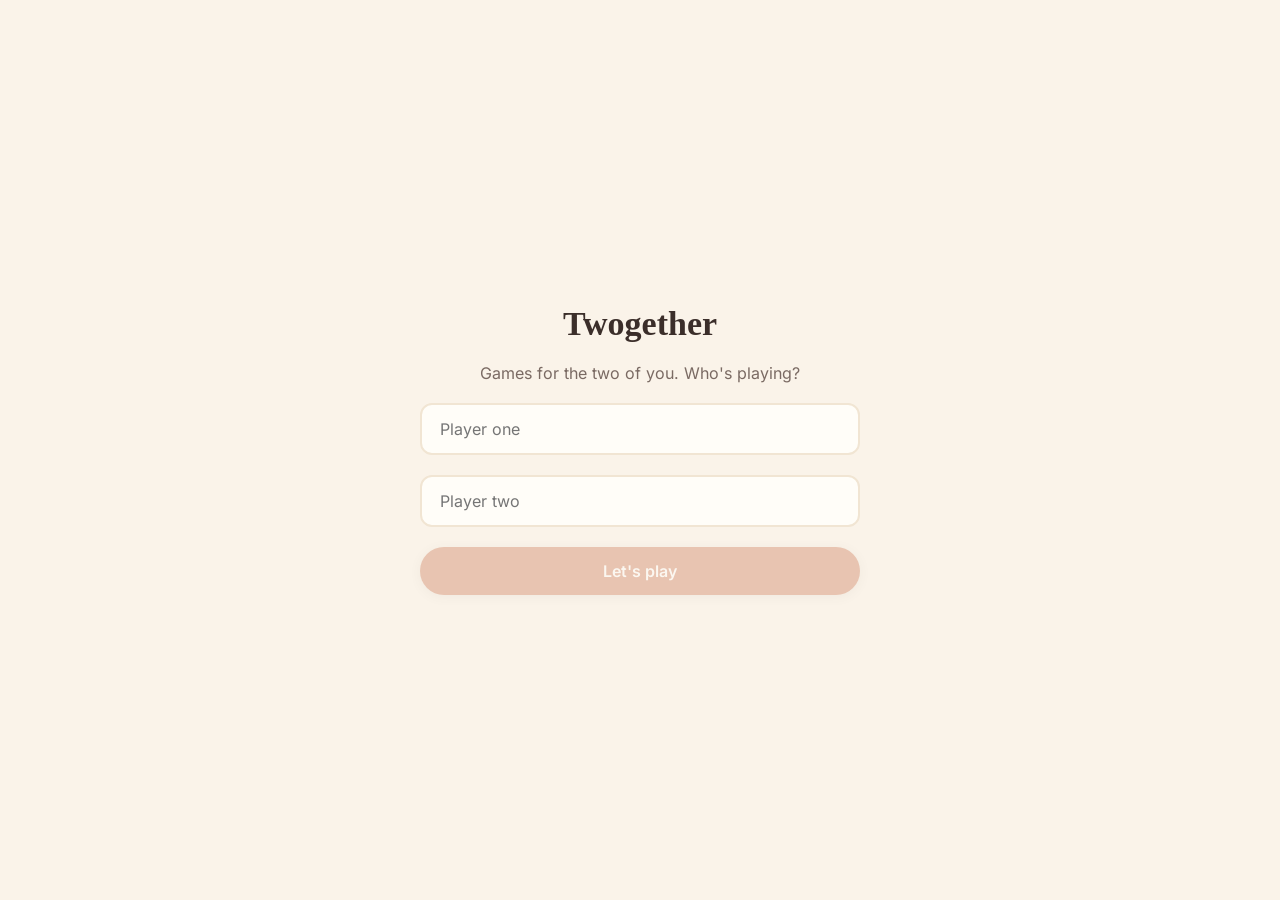
==== index.html @ fd00ac9a "Answer sheet redesign: scene-native tinted sheets, typographic option rows Co-Authored-By: Claude Fa" ====
<!doctype html>
<html lang="en">
  <head>
    <meta charset="UTF-8" />
    <meta name="viewport" content="width=device-width, initial-scale=1.0, maximum-scale=1.0, user-scalable=no" />
    <meta name="theme-color" content="#faf3e9" />
    <link rel="manifest" href="/manifest.json" />
    <link rel="apple-touch-icon" href="/apple-touch-icon.png" />
    <link rel="icon" type="image/png" href="/icon-512.png" />
    <meta name="apple-mobile-web-app-capable" content="yes" />
    <meta name="apple-mobile-web-app-status-bar-style" content="default" />
    <meta name="apple-mobile-web-app-title" content="Twogether" />
    <title>Twogether</title>
    <script type="module" crossorigin src="/assets/index-o-cE-RA0.js"></script>
    <link rel="stylesheet" crossorigin href="/assets/index-DS6b5cds.css">
  </head>
  <body>
    <div id="root"></div>
  </body>
</html>
---- assets/index-DS6b5cds.css ----
@font-face{font-family:Fraunces;font-style:normal;font-display:swap;font-weight:400;src:url(/assets/fraunces-vietnamese-400-normal-CvGt0Ybw.woff2)format("woff2"),url(/assets/fraunces-vietnamese-400-normal-B65MOf9T.woff)format("woff");unicode-range:U+102-103,U+110-111,U+128-129,U+168-169,U+1A0-1A1,U+1AF-1B0,U+300-301,U+303-304,U+308-309,U+323,U+329,U+1EA0-1EF9,U+20AB}@font-face{font-family:Fraunces;font-style:normal;font-display:swap;font-weight:400;src:url(/assets/fraunces-latin-ext-400-normal-D8gbi3Gu.woff2)format("woff2"),url(/assets/fraunces-latin-ext-400-normal-UihxqfOe.woff)format("woff");unicode-range:U+100-2BA,U+2BD-2C5,U+2C7-2CC,U+2CE-2D7,U+2DD-2FF,U+304,U+308,U+329,U+1D00-1DBF,U+1E00-1E9F,U+1EF2-1EFF,U+2020,U+20A0-20AB,U+20AD-20C0,U+2113,U+2C60-2C7F,U+A720-A7FF}@font-face{font-family:Fraunces;font-style:normal;font-display:swap;font-weight:400;src:url(/assets/fraunces-latin-400-normal-6IfK1voy.woff2)format("woff2"),url(/assets/fraunces-latin-400-normal-NUPT2cO8.woff)format("woff");unicode-range:U+??,U+131,U+152-153,U+2BB-2BC,U+2C6,U+2DA,U+2DC,U+304,U+308,U+329,U+2000-206F,U+20AC,U+2122,U+2191,U+2193,U+2212,U+2215,U+FEFF,U+FFFD}@font-face{font-family:Fraunces;font-style:normal;font-display:swap;font-weight:600;src:url(/assets/fraunces-vietnamese-600-normal-BjlAJixd.woff2)format("woff2"),url(/assets/fraunces-vietnamese-600-normal-DlAl5EAR.woff)format("woff");unicode-range:U+102-103,U+110-111,U+128-129,U+168-169,U+1A0-1A1,U+1AF-1B0,U+300-301,U+303-304,U+308-309,U+323,U+329,U+1EA0-1EF9,U+20AB}@font-face{font-family:Fraunces;font-style:normal;font-display:swap;font-weight:600;src:url(/assets/fraunces-latin-ext-600-normal-BtzmzP0X.woff2)format("woff2"),url(/assets/fraunces-latin-ext-600-normal-B0Dy4lqi.woff)format("woff");unicode-range:U+100-2BA,U+2BD-2C5,U+2C7-2CC,U+2CE-2D7,U+2DD-2FF,U+304,U+308,U+329,U+1D00-1DBF,U+1E00-1E9F,U+1EF2-1EFF,U+2020,U+20A0-20AB,U+20AD-20C0,U+2113,U+2C60-2C7F,U+A720-A7FF}@font-face{font-family:Fraunces;font-style:normal;font-display:swap;font-weight:600;src:url(/assets/fraunces-latin-600-normal-BFCDtZfi.woff2)format("woff2"),url(/assets/fraunces-latin-600-normal-DL5QCzvS.woff)format("woff");unicode-range:U+??,U+131,U+152-153,U+2BB-2BC,U+2C6,U+2DA,U+2DC,U+304,U+308,U+329,U+2000-206F,U+20AC,U+2122,U+2191,U+2193,U+2212,U+2215,U+FEFF,U+FFFD}@font-face{font-family:Fraunces;font-style:normal;font-display:swap;font-weight:700;src:url(/assets/fraunces-vietnamese-700-normal-DH94m5DZ.woff2)format("woff2"),url(/assets/fraunces-vietnamese-700-normal-DxawQjq2.woff)format("woff");unicode-range:U+102-103,U+110-111,U+128-129,U+168-169,U+1A0-1A1,U+1AF-1B0,U+300-301,U+303-304,U+308-309,U+323,U+329,U+1EA0-1EF9,U+20AB}@font-face{font-family:Fraunces;font-style:normal;font-display:swap;font-weight:700;src:url(/assets/fraunces-latin-ext-700-normal-CanUGppC.woff2)format("woff2"),url(/assets/fraunces-latin-ext-700-normal-DuBstVeD.woff)format("woff");unicode-range:U+100-2BA,U+2BD-2C5,U+2C7-2CC,U+2CE-2D7,U+2DD-2FF,U+304,U+308,U+329,U+1D00-1DBF,U+1E00-1E9F,U+1EF2-1EFF,U+2020,U+20A0-20AB,U+20AD-20C0,U+2113,U+2C60-2C7F,U+A720-A7FF}@font-face{font-family:Fraunces;font-style:normal;font-display:swap;font-weight:700;src:url(/assets/fraunces-latin-700-normal-CEOla-zY.woff2)format("woff2"),url(/assets/fraunces-latin-700-normal-DTjk5d1Q.woff)format("woff");unicode-range:U+??,U+131,U+152-153,U+2BB-2BC,U+2C6,U+2DA,U+2DC,U+304,U+308,U+329,U+2000-206F,U+20AC,U+2122,U+2191,U+2193,U+2212,U+2215,U+FEFF,U+FFFD}@font-face{font-family:Fraunces;font-style:italic;font-display:swap;font-weight:400;src:url(/assets/fraunces-vietnamese-400-italic-BTOWH4O7.woff2)format("woff2"),url(/assets/fraunces-vietnamese-400-italic-CO9zBbpA.woff)format("woff");unicode-range:U+102-103,U+110-111,U+128-129,U+168-169,U+1A0-1A1,U+1AF-1B0,U+300-301,U+303-304,U+308-309,U+323,U+329,U+1EA0-1EF9,U+20AB}@font-face{font-family:Fraunces;font-style:italic;font-display:swap;font-weight:400;src:url(/assets/fraunces-latin-ext-400-italic-jodr80a5.woff2)format("woff2"),url(/assets/fraunces-latin-ext-400-italic-CGHg0U1I.woff)format("woff");unicode-range:U+100-2BA,U+2BD-2C5,U+2C7-2CC,U+2CE-2D7,U+2DD-2FF,U+304,U+308,U+329,U+1D00-1DBF,U+1E00-1E9F,U+1EF2-1EFF,U+2020,U+20A0-20AB,U+20AD-20C0,U+2113,U+2C60-2C7F,U+A720-A7FF}@font-face{font-family:Fraunces;font-style:italic;font-display:swap;font-weight:400;src:url(/assets/fraunces-latin-400-italic-ChpO6tcr.woff2)format("woff2"),url(/assets/fraunces-latin-400-italic-B7iDoVhm.woff)format("woff");unicode-range:U+??,U+131,U+152-153,U+2BB-2BC,U+2C6,U+2DA,U+2DC,U+304,U+308,U+329,U+2000-206F,U+20AC,U+2122,U+2191,U+2193,U+2212,U+2215,U+FEFF,U+FFFD}@font-face{font-family:Inter;font-style:normal;font-display:swap;font-weight:400;src:url(/assets/inter-cyrillic-ext-400-normal-BQZuk6qB.woff2)format("woff2"),url(/assets/inter-cyrillic-ext-400-normal-DQukG94-.woff)format("woff");unicode-range:U+460-52F,U+1C80-1C8A,U+20B4,U+2DE0-2DFF,U+A640-A69F,U+FE2E-FE2F}@font-face{font-family:Inter;font-style:normal;font-display:swap;font-weight:400;src:url(/assets/inter-cyrillic-400-normal-obahsSVq.woff2)format("woff2"),url(/assets/inter-cyrillic-400-normal-HOLc17fK.woff)format("woff");unicode-range:U+301,U+400-45F,U+490-491,U+4B0-4B1,U+2116}@font-face{font-family:Inter;font-style:normal;font-display:swap;font-weight:400;src:url(/assets/inter-greek-ext-400-normal-DGGRlc-M.woff2)format("woff2"),url(/assets/inter-greek-ext-400-normal-KugGGMne.woff)format("woff");unicode-range:U+1F??}@font-face{font-family:Inter;font-style:normal;font-display:swap;font-weight:400;src:url(/assets/inter-greek-400-normal-B4URO6DV.woff2)format("woff2"),url(/assets/inter-greek-400-normal-q2sYcFCs.woff)format("woff");unicode-range:U+370-377,U+37A-37F,U+384-38A,U+38C,U+38E-3A1,U+3A3-3FF}@font-face{font-family:Inter;font-style:normal;font-display:swap;font-weight:400;src:url(/assets/inter-vietnamese-400-normal-DMkecbls.woff2)format("woff2"),url(/assets/inter-vietnamese-400-normal-Bbgyi5SW.woff)format("woff");unicode-range:U+102-103,U+110-111,U+128-129,U+168-169,U+1A0-1A1,U+1AF-1B0,U+300-301,U+303-304,U+308-309,U+323,U+329,U+1EA0-1EF9,U+20AB}@font-face{font-family:Inter;font-style:normal;font-display:swap;font-weight:400;src:url(/assets/inter-latin-ext-400-normal-C1nco2VV.woff2)format("woff2"),url(/assets/inter-latin-ext-400-normal-77YHD8bZ.woff)format("woff");unicode-range:U+100-2BA,U+2BD-2C5,U+2C7-2CC,U+2CE-2D7,U+2DD-2FF,U+304,U+308,U+329,U+1D00-1DBF,U+1E00-1E9F,U+1EF2-1EFF,U+2020,U+20A0-20AB,U+20AD-20C0,U+2113,U+2C60-2C7F,U+A720-A7FF}@font-face{font-family:Inter;font-style:normal;font-display:swap;font-weight:400;src:url(/assets/inter-latin-400-normal-C38fXH4l.woff2)format("woff2"),url(/assets/inter-latin-400-normal-CyCys3Eg.woff)format("woff");unicode-range:U+??,U+131,U+152-153,U+2BB-2BC,U+2C6,U+2DA,U+2DC,U+304,U+308,U+329,U+2000-206F,U+20AC,U+2122,U+2191,U+2193,U+2212,U+2215,U+FEFF,U+FFFD}@font-face{font-family:Inter;font-style:normal;font-display:swap;font-weight:600;src:url(/assets/inter-cyrillic-ext-600-normal-Dfes3d0z.woff2)format("woff2"),url(/assets/inter-cyrillic-ext-600-normal-Bcila6Z-.woff)format("woff");unicode-range:U+460-52F,U+1C80-1C8A,U+20B4,U+2DE0-2DFF,U+A640-A69F,U+FE2E-FE2F}@font-face{font-family:Inter;font-style:normal;font-display:swap;font-weight:600;src:url(/assets/inter-cyrillic-600-normal-CWCymEST.woff2)format("woff2"),url(/assets/inter-cyrillic-600-normal-4D_pXhcN.woff)format("woff");unicode-range:U+301,U+400-45F,U+490-491,U+4B0-4B1,U+2116}@font-face{font-family:Inter;font-style:normal;font-display:swap;font-weight:600;src:url(/assets/inter-greek-ext-600-normal-DRtmH8MT.woff2)format("woff2"),url(/assets/inter-greek-ext-600-normal-B8X0CLgF.woff)format("woff");unicode-range:U+1F??}@font-face{font-family:Inter;font-style:normal;font-display:swap;font-weight:600;src:url(/assets/inter-greek-600-normal-plRanbMR.woff2)format("woff2"),url(/assets/inter-greek-600-normal-BZpKdvQh.woff)format("woff");unicode-range:U+370-377,U+37A-37F,U+384-38A,U+38C,U+38E-3A1,U+3A3-3FF}@font-face{font-family:Inter;font-style:normal;font-display:swap;font-weight:600;src:url(/assets/inter-vietnamese-600-normal-Cc8MFFhd.woff2)format("woff2"),url(/assets/inter-vietnamese-600-normal-BuLX-rYi.woff)format("woff");unicode-range:U+102-103,U+110-111,U+128-129,U+168-169,U+1A0-1A1,U+1AF-1B0,U+300-301,U+303-304,U+308-309,U+323,U+329,U+1EA0-1EF9,U+20AB}@font-face{font-family:Inter;font-style:normal;font-display:swap;font-weight:600;src:url(/assets/inter-latin-ext-600-normal-D2bJ5OIk.woff2)format("woff2"),url(/assets/inter-latin-ext-600-normal-CIVaiw4L.woff)format("woff");unicode-range:U+100-2BA,U+2BD-2C5,U+2C7-2CC,U+2CE-2D7,U+2DD-2FF,U+304,U+308,U+329,U+1D00-1DBF,U+1E00-1E9F,U+1EF2-1EFF,U+2020,U+20A0-20AB,U+20AD-20C0,U+2113,U+2C60-2C7F,U+A720-A7FF}@font-face{font-family:Inter;font-style:normal;font-display:swap;font-weight:600;src:url(/assets/inter-latin-600-normal-LgqL8muc.woff2)format("woff2"),url(/assets/inter-latin-600-normal-CiBQ2DWP.woff)format("woff");unicode-range:U+??,U+131,U+152-153,U+2BB-2BC,U+2C6,U+2DA,U+2DC,U+304,U+308,U+329,U+2000-206F,U+20AC,U+2122,U+2191,U+2193,U+2212,U+2215,U+FEFF,U+FFFD}@font-face{font-family:Inter;font-style:normal;font-display:swap;font-weight:700;src:url(/assets/inter-cyrillic-ext-700-normal-BjwYoWNd.woff2)format("woff2"),url(/assets/inter-cyrillic-ext-700-normal-LO58E6JB.woff)format("woff");unicode-range:U+460-52F,U+1C80-1C8A,U+20B4,U+2DE0-2DFF,U+A640-A69F,U+FE2E-FE2F}@font-face{font-family:Inter;font-style:normal;font-display:swap;font-weight:700;src:url(/assets/inter-cyrillic-700-normal-CjBOestx.woff2)format("woff2"),url(/assets/inter-cyrillic-700-normal-DrXBdSj3.woff)format("woff");unicode-range:U+301,U+400-45F,U+490-491,U+4B0-4B1,U+2116}@font-face{font-family:Inter;font-style:normal;font-display:swap;font-weight:700;src:url(/assets/inter-greek-ext-700-normal-qfdV9bQt.woff2)format("woff2"),url(/assets/inter-greek-ext-700-normal-BoQ6DsYi.woff)format("woff");unicode-range:U+1F??}@font-face{font-family:Inter;font-style:normal;font-display:swap;font-weight:700;src:url(/assets/inter-greek-700-normal-C3JjAnD8.woff2)format("woff2"),url(/assets/inter-greek-700-normal-BUv2fZ6O.woff)format("woff");unicode-range:U+370-377,U+37A-37F,U+384-38A,U+38C,U+38E-3A1,U+3A3-3FF}@font-face{font-family:Inter;font-style:normal;font-display:swap;font-weight:700;src:url(/assets/inter-vietnamese-700-normal-DlLaEgI2.woff2)format("woff2"),url(/assets/inter-vietnamese-700-normal-BZaoP0fm.woff)format("woff");unicode-range:U+102-103,U+110-111,U+128-129,U+168-169,U+1A0-1A1,U+1AF-1B0,U+300-301,U+303-304,U+308-309,U+323,U+329,U+1EA0-1EF9,U+20AB}@font-face{font-family:Inter;font-style:normal;font-display:swap;font-weight:700;src:url(/assets/inter-latin-ext-700-normal-Ca8adRJv.woff2)format("woff2"),url(/assets/inter-latin-ext-700-normal-TidjK2hL.woff)format("woff");unicode-range:U+100-2BA,U+2BD-2C5,U+2C7-2CC,U+2CE-2D7,U+2DD-2FF,U+304,U+308,U+329,U+1D00-1DBF,U+1E00-1E9F,U+1EF2-1EFF,U+2020,U+20A0-20AB,U+20AD-20C0,U+2113,U+2C60-2C7F,U+A720-A7FF}@font-face{font-family:Inter;font-style:normal;font-display:swap;font-weight:700;src:url(/assets/inter-latin-700-normal-Yt3aPRUw.woff2)format("woff2"),url(/assets/inter-latin-700-normal-BLAVimhd.woff)format("woff");unicode-range:U+??,U+131,U+152-153,U+2BB-2BC,U+2C6,U+2DA,U+2DC,U+304,U+308,U+329,U+2000-206F,U+20AC,U+2122,U+2191,U+2193,U+2212,U+2215,U+FEFF,U+FFFD}:root{--cream:#faf3e9;--cream-deep:#f1e5d3;--ink:#3b2e2a;--ink-soft:#7a6a63;--terracotta:#c96f4a;--terracotta-deep:#a9552f;--rose:#e3a696;--sage:#8fa382;--sage-deep:#6c8560;--gold:#d9a441;--dusk:#6f93b5;--card:#fffdf8;--glass:#fffbf3e0;--shadow:0 2px 10px #3b2e2a1f;--shadow-big:0 12px 40px #3b2e2a38;--radius:16px;--serif:"Fraunces", Georgia, serif;--sans:"Inter", -apple-system, BlinkMacSystemFont, sans-serif}*{box-sizing:border-box;-webkit-tap-highlight-color:transparent}html,body{background:var(--cream);color:var(--ink);font-family:var(--sans);overscroll-behavior:none;margin:0;padding:0}body:before{content:"";z-index:-1;background:radial-gradient(38% 30% at 22% 18%, #e3a69680, transparent 70%), radial-gradient(34% 28% at 80% 12%, #d9a44159, transparent 70%), radial-gradient(40% 34% at 74% 82%, #8fa38261, transparent 70%), radial-gradient(36% 30% at 18% 78%, #c96f4a47, transparent 70%), var(--cream);animation:26s ease-in-out infinite alternate bg-drift;position:fixed;inset:-20%}@keyframes bg-drift{0%{transform:translate(-2%,-1.5%)scale(1)}to{transform:translate(2%,1.5%)scale(1.06)}}#root{flex-direction:column;max-width:480px;min-height:100dvh;margin:0 auto;display:flex}h1,h2,h3{font-family:var(--serif);margin:0;font-weight:600}button{font-family:var(--sans);cursor:pointer;color:inherit;background:0 0;border:none}.btn{background:var(--terracotta);color:#fff;box-shadow:var(--shadow);border-radius:999px;justify-content:center;align-items:center;gap:8px;padding:14px 22px;font-size:16px;font-weight:600;transition:transform .12s cubic-bezier(.34,1.56,.64,1),opacity .15s,box-shadow .2s;display:inline-flex}.btn:active{transform:scale(.94)}.btn:disabled{opacity:.35;pointer-events:none}.btn--ghost{background:var(--glass);color:var(--terracotta-deep);box-shadow:inset 0 0 0 2px var(--terracotta), var(--shadow);-webkit-backdrop-filter:blur(8px)}.btn--small{padding:9px 16px;font-size:14px}.screen{flex-direction:column;flex:1;padding:20px;display:flex}.card-panel{background:var(--glass);-webkit-backdrop-filter:blur(10px);border-radius:var(--radius);box-shadow:var(--shadow);border:1px solid #fff9;padding:16px;transition:transform .12s cubic-bezier(.34,1.56,.64,1)}button.card-panel:active{transform:scale(.97)}@keyframes rise-in{0%{opacity:0;transform:translateY(16px)}to{opacity:1;transform:none}}.rise{animation:.45s cubic-bezier(.22,1,.36,1) both rise-in}.rise:nth-child(2){animation-delay:60ms}.rise:nth-child(3){animation-delay:.12s}.rise:nth-child(4){animation-delay:.18s}.rise:nth-child(5){animation-delay:.24s}.rise:nth-child(6){animation-delay:.3s}.home-wing{transition:transform .12s cubic-bezier(.34,1.56,.64,1)}.home-wing:active{transform:scale(.96)}.quilt{flex-direction:column;flex:1;gap:12px;padding:12px 14px 20px;display:flex}.quilt__header{justify-content:space-between;align-items:center;display:flex}.quilt__player{background:var(--card);box-shadow:var(--shadow);border:2px solid #0000;border-radius:12px;flex-direction:column;gap:2px;min-width:110px;padding:8px 12px;display:flex}.quilt__player--active{border-color:var(--terracotta)}.quilt__player-name{font-size:13px;font-weight:700}.quilt__player-stats{color:var(--ink-soft);font-size:12px}.quilt__track{background:var(--cream-deep);border-radius:999px;height:26px;position:relative;overflow:hidden}.quilt__track-mark{width:2px;position:absolute;top:0;bottom:0}.quilt__track-mark--anniversary{background:var(--gold)}.quilt__track-mark--keepsake{background:var(--rose)}.quilt__pawn{color:#fff;border-radius:50%;justify-content:center;align-items:center;width:20px;height:20px;font-size:11px;font-weight:800;transition:left .4s cubic-bezier(.2,.8,.2,1);display:flex;position:absolute;top:3px}.quilt__pawn--0{background:var(--terracotta)}.quilt__pawn--1{background:var(--sage-deep);top:auto;bottom:3px}.quilt__board{background:var(--cream-deep) url(/art/quilt_linen.png) center / cover;aspect-ratio:1;border-radius:12px;grid-template-columns:repeat(9,1fr);gap:2px;padding:6px;display:grid}.quilt__cell{background:var(--card);border-radius:4px;justify-content:center;align-items:center;padding:0;font-size:14px;display:flex;position:relative}.quilt__cell--legal{box-shadow:inset 0 0 0 1.5px var(--sage);background:#dcebd2}.quilt__cell--ghost{opacity:.85;box-shadow:inset 0 0 0 2px var(--ink)}.quilt__market{gap:8px;display:flex}.quilt__market-tile{background:var(--card);box-shadow:var(--shadow);border:2px solid #0000;border-radius:12px;flex-direction:column;flex:1;align-items:center;gap:4px;padding:8px;display:flex}.quilt__market-tile--selected{border-color:var(--terracotta)}.quilt__market-tile:disabled{opacity:.45}.quilt__market-label{text-align:center;font-size:11px;font-weight:700;line-height:1.15}.quilt__market-costs{color:var(--ink-soft);gap:6px;font-size:11px;display:flex}.quilt__shape{gap:1.5px;display:grid}.quilt__shape-cell{border-radius:2.5px;width:11px;height:11px}.quilt__actions{flex-wrap:wrap;justify-content:center;gap:8px;display:flex}.quilt__banner{text-align:center;color:var(--terracotta-deep);min-height:20px;font-size:14px;font-weight:600}.quilt__peek{color:var(--ink-soft);text-align:center;font-size:12px;text-decoration:underline}.talk__pick{text-align:left;align-items:center;gap:14px;display:flex}.talk__pick h3{font-size:18px}.talk__blurb{color:var(--ink-soft);font-size:13px}.scene{background:var(--ink);flex-direction:column;display:flex;position:fixed;inset:0;overflow:hidden}.scene[data-tier=warmup]{--sheet-bg:#fffbf3ed;--sheet-ink:#3b2e2a;--sheet-muted:#3b2e2a8f;--accent:#a9552f;--hairline:#3b2e2a29}.scene[data-tier=deep]{--sheet-bg:#141827c7;--sheet-ink:#f6ead6;--sheet-muted:#f6ead69e;--accent:#d9a441;--hairline:#f6ead633}.scene[data-tier=spicy]{--sheet-bg:#2c110fc7;--sheet-ink:#ffe9d8;--sheet-muted:#ffe9d89e;--accent:#e8a17e;--hairline:#ffe9d833}.scene__bg{object-fit:cover;will-change:transform;width:100%;height:100%;animation:24s ease-in-out infinite alternate kenburns;position:absolute;inset:0}@keyframes kenburns{0%{transform:scale(1.06)translate(-1.2%,-.8%)}to{transform:scale(1.14)translate(1.2%,1%)}}.scene__scrim{background:linear-gradient(#18100c61 0%,#18100c0a 24%,#18100c00 45%);position:absolute;inset:0}.scene__particle{opacity:0;pointer-events:none;filter:drop-shadow(0 2px 6px #18100c59);font-size:20px;animation:linear infinite float-up;position:absolute;bottom:-8%}@keyframes float-up{0%{opacity:0;transform:translateY(0)rotate(0)}12%{opacity:.85}88%{opacity:.7}to{opacity:0;transform:translateY(-108vh)rotate(28deg)}}.scene__content{z-index:2;flex-direction:column;flex:1;width:100%;max-width:480px;margin:0 auto;display:flex;position:relative;overflow-y:auto}.scene__content>*{flex-shrink:0}.scene__head{color:#fffbf3f2;text-shadow:0 1px 8px #18100c99;justify-content:space-between;align-items:center;padding:18px 18px 0;font-size:13px;font-weight:700;display:flex}.scene__dots{gap:5px;display:flex}.scene__dot{background:#fffbf359;border-radius:50%;width:7px;height:7px;transition:background .3s,transform .3s}.scene__dot--done{background:#fffbf3f2}.scene__dot--now{background:var(--gold);transform:scale(1.35)}.scene__spacer{flex:12px;min-height:12px}@keyframes sheet-in{0%{opacity:0;transform:translateY(56px)}to{opacity:1;transform:none}}.sheet{background:var(--sheet-bg);-webkit-backdrop-filter:blur(18px);border-top:1px solid var(--hairline);padding:24px 24px calc(14px + env(safe-area-inset-bottom,0px));color:var(--sheet-ink);border-radius:28px 28px 0 0;flex-direction:column;gap:14px;animation:.5s cubic-bezier(.22,1,.36,1) both sheet-in;display:flex}.sheet__kicker{text-transform:uppercase;letter-spacing:.14em;color:var(--accent);font-size:11.5px;font-weight:700}.sheet__text{font-family:var(--serif);color:var(--sheet-ink);font-size:27px;font-weight:600;line-height:1.22}.sheet__sharper-link{font-family:var(--serif);color:var(--accent);text-underline-offset:4px;align-self:flex-start;padding:0;font-size:15px;font-style:italic;-webkit-text-decoration:underline dotted;text-decoration:underline dotted}.sheet__sharper{font-family:var(--serif);color:var(--sheet-ink);opacity:.92;border-left:2px solid var(--accent);padding-left:14px;font-size:17.5px;font-style:italic;line-height:1.4;animation:.4s both sheet-in}.sheet__hint{color:var(--sheet-muted);margin:0;font-size:13px;font-style:italic}.sheet__wyr{flex-direction:column;display:flex}.sheet__wyr-option{font-family:var(--serif);text-align:left;color:var(--sheet-ink);border-top:1px solid var(--hairline);justify-content:space-between;align-items:center;gap:10px;padding:14px 2px;font-size:23px;font-weight:600;line-height:1.25;transition:color .15s,padding-left .2s;display:flex}.sheet__wyr-option:first-child{border-top:none}.sheet__wyr-option--picked{color:var(--accent);padding-left:10px}.sheet__wyr-option--picked:after{content:"●";color:var(--accent);font-size:12px}.sheet__opts{flex-direction:column;margin-top:2px;display:flex}.opt{border-top:1px solid var(--hairline);width:100%;font-family:var(--serif);color:var(--sheet-ink);text-align:left;justify-content:space-between;align-items:center;gap:10px;padding:14px 2px;font-size:18.5px;font-weight:600;transition:padding-left .15s,color .15s;display:flex}.opt:active{color:var(--accent);padding-left:10px}.opt__glyph{color:var(--accent);flex-shrink:0;font-size:17px}.opt--spark{color:var(--accent)}.sheet__footer{justify-content:center;padding-top:6px;display:flex}.sheet__exit{color:var(--sheet-muted);text-underline-offset:3px;padding:6px;font-size:12.5px;text-decoration:underline}.meld{flex-direction:column;flex:1;gap:12px;padding:14px;display:flex}.meld__head{color:var(--ink-soft);justify-content:space-between;align-items:center;font-size:13px;font-weight:600;display:flex}.meld__grid{grid-template-columns:repeat(5,1fr);gap:6px;display:grid}.meld__word{background:var(--card) url(/art/meld_paper.png) center / cover;box-shadow:var(--shadow);text-align:center;border-radius:10px;justify-content:center;align-items:center;min-height:52px;padding:12px 2px;font-size:11px;font-weight:700;line-height:1.1;display:flex;position:relative;overflow:hidden}.meld__word--found{background:var(--sage);color:#fff}.meld__word--neutral{opacity:.55}.meld__word--keygreen{box-shadow:inset 0 0 0 2px var(--sage-deep);background:#dcebd2}.meld__word--keytrap{color:#fff;background:#3b2e2a}.meld__banner{text-align:center;color:var(--terracotta-deep);min-height:36px;font-size:14px;font-weight:600}.meld__actions{flex-wrap:wrap;justify-content:center;gap:8px;display:flex}.meld__tokens{gap:4px;display:flex}.meld__token{background:var(--gold);border-radius:50%;width:10px;height:10px}.meld__token--spent{background:var(--cream-deep)}.mkt{flex-direction:column;flex:1;gap:12px;padding:14px;display:flex}.mkt__head{color:var(--ink-soft);justify-content:space-between;align-items:center;font-size:13px;font-weight:600;display:flex}.mkt__row{justify-content:center;gap:6px;display:flex}.mkt__card{aspect-ratio:3/4;background:var(--card);max-width:72px;box-shadow:var(--shadow);text-align:center;border:2px solid #0000;border-radius:12px;flex-direction:column;flex:1;justify-content:center;align-items:center;gap:4px;padding:4px;font-size:11px;font-weight:700;line-height:1.1;display:flex}.mkt__card--selected{border-color:var(--terracotta);transform:translateY(-4px)}.mkt__card--tote{background:var(--cream-deep)}.mkt__card-emoji{font-size:24px}.mkt__card-art{object-fit:contain;width:42px;height:56px}.mkt__row--stalls{box-shadow:var(--shadow);background:url(/art/market_stall_bg.png) top/cover;border-radius:14px;padding:42px 8px 10px}.mkt__section-label{text-transform:uppercase;letter-spacing:.05em;color:var(--ink-soft);font-size:12px;font-weight:700}.mkt__banner{text-align:center;color:var(--terracotta-deep);min-height:20px;font-size:14px;font-weight:600}.mkt__actions{flex-wrap:wrap;justify-content:center;gap:8px;display:flex}.mkt__tokens{color:var(--ink-soft);flex-wrap:wrap;justify-content:center;gap:8px;font-size:12px;display:flex}.mkt__stall{color:var(--ink-soft);justify-content:center;align-items:center;gap:10px;font-size:13px;display:flex}.bal{flex-direction:column;flex:1;gap:12px;padding:14px;display:flex}.bal__head{color:var(--ink-soft);justify-content:space-between;align-items:center;font-size:13px;font-weight:600;display:flex}.bal__leg{text-align:center}.bal__leg h3{font-size:20px}.bal__band{color:var(--ink-soft);font-size:13px}.bal__status{flex-wrap:wrap;justify-content:center;gap:14px;font-size:13px;display:flex}.bal__dice{justify-content:center;gap:10px;display:flex}.bal__die{background:var(--card);width:54px;height:54px;box-shadow:var(--shadow);font-size:26px;font-weight:800;font-family:var(--serif);border:2px solid #0000;border-radius:12px;justify-content:center;align-items:center;display:flex}.bal__die--selected{border-color:var(--terracotta);transform:translateY(-3px)}.bal__die--used{opacity:.3}.bal__slots{flex-direction:column;gap:8px;display:flex}.bal__slot{background:var(--card);box-shadow:var(--shadow);text-align:left;border:2px dashed #0000;border-radius:12px;align-items:center;gap:10px;padding:10px 14px;display:flex}.bal__slot--open{border-color:var(--sage)}.bal__slot--filled{border-style:solid;border-color:var(--cream-deep)}.bal__slot-emoji{font-size:22px}.bal__slot-info{flex-direction:column;flex:1;display:flex}.bal__slot-title{font-size:14px;font-weight:700}.bal__slot-note{color:var(--ink-soft);font-size:12px}.bal__slot-die{font-family:var(--serif);text-align:center;min-width:28px;font-size:20px;font-weight:800}.bal__banner{text-align:center;color:var(--terracotta-deep);min-height:20px;font-size:14px;font-weight:600}.bal__actions{flex-wrap:wrap;justify-content:center;gap:8px;display:flex}.bal__outcome{flex-direction:column;gap:6px;font-size:14px;display:flex}.bal__outcome-row{background:var(--card);box-shadow:var(--shadow);border-radius:10px;justify-content:space-between;padding:8px 12px;display:flex}
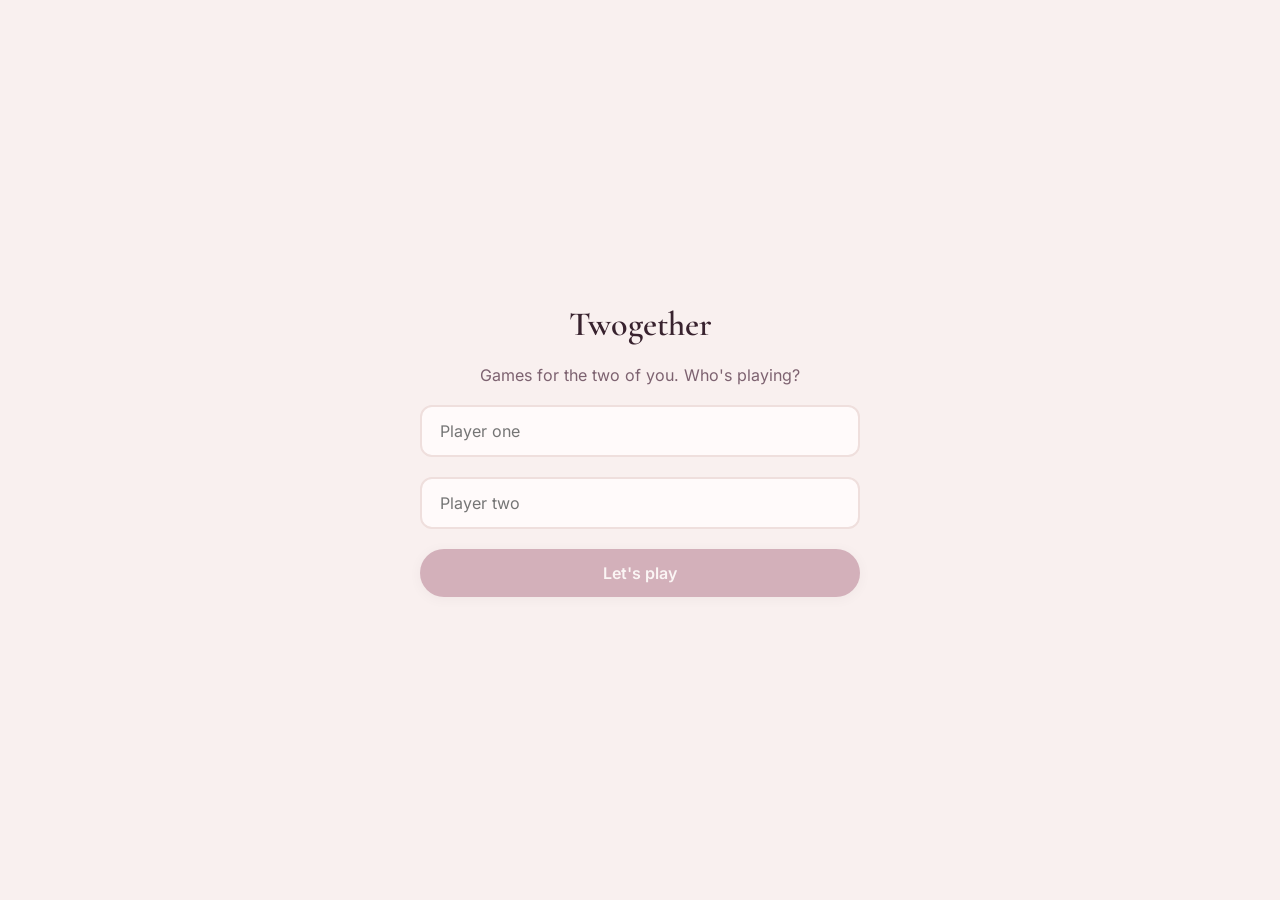
==== commit 17a794ba: "Romantic reskin: wine/blush/gold palette, Cormorant Garamond, themed rules cards for every game Co-A" ====
--- a/index.html
+++ b/index.html
@@ -3,7 +3,7 @@
   <head>
     <meta charset="UTF-8" />
     <meta name="viewport" content="width=device-width, initial-scale=1.0, maximum-scale=1.0, user-scalable=no" />
-    <meta name="theme-color" content="#faf3e9" />
+    <meta name="theme-color" content="#f9f0ef" />
     <link rel="manifest" href="/manifest.json" />
     <link rel="apple-touch-icon" href="/apple-touch-icon.png" />
     <link rel="icon" type="image/png" href="/icon-512.png" />
@@ -11,8 +11,8 @@
     <meta name="apple-mobile-web-app-status-bar-style" content="default" />
     <meta name="apple-mobile-web-app-title" content="Twogether" />
     <title>Twogether</title>
-    <script type="module" crossorigin src="/assets/index-o-cE-RA0.js"></script>
-    <link rel="stylesheet" crossorigin href="/assets/index-DS6b5cds.css">
+    <script type="module" crossorigin src="/assets/index-CWwHJUAk.js"></script>
+    <link rel="stylesheet" crossorigin href="/assets/index-DPhvk0tW.css">
   </head>
   <body>
     <div id="root"></div>
--- a/assets/index-DPhvk0tW.css
+++ b/assets/index-DPhvk0tW.css
@@ -0,0 +1 @@
+@font-face{font-family:Cormorant Garamond;font-style:normal;font-display:swap;font-weight:500;src:url(/assets/cormorant-garamond-cyrillic-ext-500-normal-Yta7XZ9C.woff2)format("woff2"),url(/assets/cormorant-garamond-cyrillic-ext-500-normal-lsPpqi9g.woff)format("woff");unicode-range:U+460-52F,U+1C80-1C8A,U+20B4,U+2DE0-2DFF,U+A640-A69F,U+FE2E-FE2F}@font-face{font-family:Cormorant Garamond;font-style:normal;font-display:swap;font-weight:500;src:url(/assets/cormorant-garamond-cyrillic-500-normal-CyAY5ZLS.woff2)format("woff2"),url(/assets/cormorant-garamond-cyrillic-500-normal-DkJXBcIH.woff)format("woff");unicode-range:U+301,U+400-45F,U+490-491,U+4B0-4B1,U+2116}@font-face{font-family:Cormorant Garamond;font-style:normal;font-display:swap;font-weight:500;src:url(/assets/cormorant-garamond-vietnamese-500-normal-BZGLGj12.woff2)format("woff2"),url(/assets/cormorant-garamond-vietnamese-500-normal-DqXqCC0q.woff)format("woff");unicode-range:U+102-103,U+110-111,U+128-129,U+168-169,U+1A0-1A1,U+1AF-1B0,U+300-301,U+303-304,U+308-309,U+323,U+329,U+1EA0-1EF9,U+20AB}@font-face{font-family:Cormorant Garamond;font-style:normal;font-display:swap;font-weight:500;src:url(/assets/cormorant-garamond-latin-ext-500-normal-CH1kM7og.woff2)format("woff2"),url(/assets/cormorant-garamond-latin-ext-500-normal-DYeaGGzO.woff)format("woff");unicode-range:U+100-2BA,U+2BD-2C5,U+2C7-2CC,U+2CE-2D7,U+2DD-2FF,U+304,U+308,U+329,U+1D00-1DBF,U+1E00-1E9F,U+1EF2-1EFF,U+2020,U+20A0-20AB,U+20AD-20C0,U+2113,U+2C60-2C7F,U+A720-A7FF}@font-face{font-family:Cormorant Garamond;font-style:normal;font-display:swap;font-weight:500;src:url(/assets/cormorant-garamond-latin-500-normal-BsRWmXhO.woff2)format("woff2"),url(/assets/cormorant-garamond-latin-500-normal-zIXX3Q-H.woff)format("woff");unicode-range:U+??,U+131,U+152-153,U+2BB-2BC,U+2C6,U+2DA,U+2DC,U+304,U+308,U+329,U+2000-206F,U+20AC,U+2122,U+2191,U+2193,U+2212,U+2215,U+FEFF,U+FFFD}@font-face{font-family:Cormorant Garamond;font-style:normal;font-display:swap;font-weight:600;src:url(/assets/cormorant-garamond-cyrillic-ext-600-normal-BMhMHfrj.woff2)format("woff2"),url(/assets/cormorant-garamond-cyrillic-ext-600-normal-CsIYWmWK.woff)format("woff");unicode-range:U+460-52F,U+1C80-1C8A,U+20B4,U+2DE0-2DFF,U+A640-A69F,U+FE2E-FE2F}@font-face{font-family:Cormorant Garamond;font-style:normal;font-display:swap;font-weight:600;src:url(/assets/cormorant-garamond-cyrillic-600-normal-C2atO-64.woff2)format("woff2"),url(/assets/cormorant-garamond-cyrillic-600-normal-FNmA3REe.woff)format("woff");unicode-range:U+301,U+400-45F,U+490-491,U+4B0-4B1,U+2116}@font-face{font-family:Cormorant Garamond;font-style:normal;font-display:swap;font-weight:600;src:url(/assets/cormorant-garamond-vietnamese-600-normal-BoXdMtcr.woff2)format("woff2"),url(/assets/cormorant-garamond-vietnamese-600-normal-C4HEjEaf.woff)format("woff");unicode-range:U+102-103,U+110-111,U+128-129,U+168-169,U+1A0-1A1,U+1AF-1B0,U+300-301,U+303-304,U+308-309,U+323,U+329,U+1EA0-1EF9,U+20AB}@font-face{font-family:Cormorant Garamond;font-style:normal;font-display:swap;font-weight:600;src:url(/assets/cormorant-garamond-latin-ext-600-normal-DaBc-lu7.woff2)format("woff2"),url(/assets/cormorant-garamond-latin-ext-600-normal-Dk3-quAP.woff)format("woff");unicode-range:U+100-2BA,U+2BD-2C5,U+2C7-2CC,U+2CE-2D7,U+2DD-2FF,U+304,U+308,U+329,U+1D00-1DBF,U+1E00-1E9F,U+1EF2-1EFF,U+2020,U+20A0-20AB,U+20AD-20C0,U+2113,U+2C60-2C7F,U+A720-A7FF}@font-face{font-family:Cormorant Garamond;font-style:normal;font-display:swap;font-weight:600;src:url(/assets/cormorant-garamond-latin-600-normal-Co1r35X9.woff2)format("woff2"),url(/assets/cormorant-garamond-latin-600-normal-2CBVLo0M.woff)format("woff");unicode-range:U+??,U+131,U+152-153,U+2BB-2BC,U+2C6,U+2DA,U+2DC,U+304,U+308,U+329,U+2000-206F,U+20AC,U+2122,U+2191,U+2193,U+2212,U+2215,U+FEFF,U+FFFD}@font-face{font-family:Cormorant Garamond;font-style:normal;font-display:swap;font-weight:700;src:url(/assets/cormorant-garamond-cyrillic-ext-700-normal-Do0rx6yy.woff2)format("woff2"),url(/assets/cormorant-garamond-cyrillic-ext-700-normal-BaW-xaxb.woff)format("woff");unicode-range:U+460-52F,U+1C80-1C8A,U+20B4,U+2DE0-2DFF,U+A640-A69F,U+FE2E-FE2F}@font-face{font-family:Cormorant Garamond;font-style:normal;font-display:swap;font-weight:700;src:url(/assets/cormorant-garamond-cyrillic-700-normal-SLG_-a_c.woff2)format("woff2"),url(/assets/cormorant-garamond-cyrillic-700-normal-D3uyJ5DH.woff)format("woff");unicode-range:U+301,U+400-45F,U+490-491,U+4B0-4B1,U+2116}@font-face{font-family:Cormorant Garamond;font-style:normal;font-display:swap;font-weight:700;src:url(/assets/cormorant-garamond-vietnamese-700-normal--OtHbi1I.woff2)format("woff2"),url(/assets/cormorant-garamond-vietnamese-700-normal-GOTdnRS1.woff)format("woff");unicode-range:U+102-103,U+110-111,U+128-129,U+168-169,U+1A0-1A1,U+1AF-1B0,U+300-301,U+303-304,U+308-309,U+323,U+329,U+1EA0-1EF9,U+20AB}@font-face{font-family:Cormorant Garamond;font-style:normal;font-display:swap;font-weight:700;src:url(/assets/cormorant-garamond-latin-ext-700-normal-CNjt5vTB.woff2)format("woff2"),url(/assets/cormorant-garamond-latin-ext-700-normal-qRbaVVD7.woff)format("woff");unicode-range:U+100-2BA,U+2BD-2C5,U+2C7-2CC,U+2CE-2D7,U+2DD-2FF,U+304,U+308,U+329,U+1D00-1DBF,U+1E00-1E9F,U+1EF2-1EFF,U+2020,U+20A0-20AB,U+20AD-20C0,U+2113,U+2C60-2C7F,U+A720-A7FF}@font-face{font-family:Cormorant Garamond;font-style:normal;font-display:swap;font-weight:700;src:url(/assets/cormorant-garamond-latin-700-normal-DajfzrDU.woff2)format("woff2"),url(/assets/cormorant-garamond-latin-700-normal-O25Qpphb.woff)format("woff");unicode-range:U+??,U+131,U+152-153,U+2BB-2BC,U+2C6,U+2DA,U+2DC,U+304,U+308,U+329,U+2000-206F,U+20AC,U+2122,U+2191,U+2193,U+2212,U+2215,U+FEFF,U+FFFD}@font-face{font-family:Cormorant Garamond;font-style:italic;font-display:swap;font-weight:500;src:url(/assets/cormorant-garamond-cyrillic-ext-500-italic-ClXnudBg.woff2)format("woff2"),url(/assets/cormorant-garamond-cyrillic-ext-500-italic-DakTmaFY.woff)format("woff");unicode-range:U+460-52F,U+1C80-1C8A,U+20B4,U+2DE0-2DFF,U+A640-A69F,U+FE2E-FE2F}@font-face{font-family:Cormorant Garamond;font-style:italic;font-display:swap;font-weight:500;src:url(/assets/cormorant-garamond-cyrillic-500-italic-DVnfXoMy.woff2)format("woff2"),url(/assets/cormorant-garamond-cyrillic-500-italic-C9gO-8KC.woff)format("woff");unicode-range:U+301,U+400-45F,U+490-491,U+4B0-4B1,U+2116}@font-face{font-family:Cormorant Garamond;font-style:italic;font-display:swap;font-weight:500;src:url(/assets/cormorant-garamond-vietnamese-500-italic-D3igDnAQ.woff2)format("woff2"),url(/assets/cormorant-garamond-vietnamese-500-italic-C-296ow0.woff)format("woff");unicode-range:U+102-103,U+110-111,U+128-129,U+168-169,U+1A0-1A1,U+1AF-1B0,U+300-301,U+303-304,U+308-309,U+323,U+329,U+1EA0-1EF9,U+20AB}@font-face{font-family:Cormorant Garamond;font-style:italic;font-display:swap;font-weight:500;src:url(/assets/cormorant-garamond-latin-ext-500-italic-CE7zdTnu.woff2)format("woff2"),url(/assets/cormorant-garamond-latin-ext-500-italic-CalKM9tT.woff)format("woff");unicode-range:U+100-2BA,U+2BD-2C5,U+2C7-2CC,U+2CE-2D7,U+2DD-2FF,U+304,U+308,U+329,U+1D00-1DBF,U+1E00-1E9F,U+1EF2-1EFF,U+2020,U+20A0-20AB,U+20AD-20C0,U+2113,U+2C60-2C7F,U+A720-A7FF}@font-face{font-family:Cormorant Garamond;font-style:italic;font-display:swap;font-weight:500;src:url(/assets/cormorant-garamond-latin-500-italic-Y14P-dkT.woff2)format("woff2"),url(/assets/cormorant-garamond-latin-500-italic-DhNIfkTX.woff)format("woff");unicode-range:U+??,U+131,U+152-153,U+2BB-2BC,U+2C6,U+2DA,U+2DC,U+304,U+308,U+329,U+2000-206F,U+20AC,U+2122,U+2191,U+2193,U+2212,U+2215,U+FEFF,U+FFFD}@font-face{font-family:Cormorant Garamond;font-style:italic;font-display:swap;font-weight:600;src:url(/assets/cormorant-garamond-cyrillic-ext-600-italic-o1-A_FsB.woff2)format("woff2"),url(/assets/cormorant-garamond-cyrillic-ext-600-italic-Vv_u9p1E.woff)format("woff");unicode-range:U+460-52F,U+1C80-1C8A,U+20B4,U+2DE0-2DFF,U+A640-A69F,U+FE2E-FE2F}@font-face{font-family:Cormorant Garamond;font-style:italic;font-display:swap;font-weight:600;src:url(/assets/cormorant-garamond-cyrillic-600-italic-Bp4BYShX.woff2)format("woff2"),url(/assets/cormorant-garamond-cyrillic-600-italic-DP5iIMI9.woff)format("woff");unicode-range:U+301,U+400-45F,U+490-491,U+4B0-4B1,U+2116}@font-face{font-family:Cormorant Garamond;font-style:italic;font-display:swap;font-weight:600;src:url(/assets/cormorant-garamond-vietnamese-600-italic-C3DTNE_9.woff2)format("woff2"),url(/assets/cormorant-garamond-vietnamese-600-italic-Bdap-eNg.woff)format("woff");unicode-range:U+102-103,U+110-111,U+128-129,U+168-169,U+1A0-1A1,U+1AF-1B0,U+300-301,U+303-304,U+308-309,U+323,U+329,U+1EA0-1EF9,U+20AB}@font-face{font-family:Cormorant Garamond;font-style:italic;font-display:swap;font-weight:600;src:url(/assets/cormorant-garamond-latin-ext-600-italic-DYtrqAWE.woff2)format("woff2"),url(/assets/cormorant-garamond-latin-ext-600-italic-CcucBqPp.woff)format("woff");unicode-range:U+100-2BA,U+2BD-2C5,U+2C7-2CC,U+2CE-2D7,U+2DD-2FF,U+304,U+308,U+329,U+1D00-1DBF,U+1E00-1E9F,U+1EF2-1EFF,U+2020,U+20A0-20AB,U+20AD-20C0,U+2113,U+2C60-2C7F,U+A720-A7FF}@font-face{font-family:Cormorant Garamond;font-style:italic;font-display:swap;font-weight:600;src:url(/assets/cormorant-garamond-latin-600-italic-DCuhXWyK.woff2)format("woff2"),url(/assets/cormorant-garamond-latin-600-italic-BcJbkSJ4.woff)format("woff");unicode-range:U+??,U+131,U+152-153,U+2BB-2BC,U+2C6,U+2DA,U+2DC,U+304,U+308,U+329,U+2000-206F,U+20AC,U+2122,U+2191,U+2193,U+2212,U+2215,U+FEFF,U+FFFD}@font-face{font-family:Inter;font-style:normal;font-display:swap;font-weight:400;src:url(/assets/inter-cyrillic-ext-400-normal-BQZuk6qB.woff2)format("woff2"),url(/assets/inter-cyrillic-ext-400-normal-DQukG94-.woff)format("woff");unicode-range:U+460-52F,U+1C80-1C8A,U+20B4,U+2DE0-2DFF,U+A640-A69F,U+FE2E-FE2F}@font-face{font-family:Inter;font-style:normal;font-display:swap;font-weight:400;src:url(/assets/inter-cyrillic-400-normal-obahsSVq.woff2)format("woff2"),url(/assets/inter-cyrillic-400-normal-HOLc17fK.woff)format("woff");unicode-range:U+301,U+400-45F,U+490-491,U+4B0-4B1,U+2116}@font-face{font-family:Inter;font-style:normal;font-display:swap;font-weight:400;src:url(/assets/inter-greek-ext-400-normal-DGGRlc-M.woff2)format("woff2"),url(/assets/inter-greek-ext-400-normal-KugGGMne.woff)format("woff");unicode-range:U+1F??}@font-face{font-family:Inter;font-style:normal;font-display:swap;font-weight:400;src:url(/assets/inter-greek-400-normal-B4URO6DV.woff2)format("woff2"),url(/assets/inter-greek-400-normal-q2sYcFCs.woff)format("woff");unicode-range:U+370-377,U+37A-37F,U+384-38A,U+38C,U+38E-3A1,U+3A3-3FF}@font-face{font-family:Inter;font-style:normal;font-display:swap;font-weight:400;src:url(/assets/inter-vietnamese-400-normal-DMkecbls.woff2)format("woff2"),url(/assets/inter-vietnamese-400-normal-Bbgyi5SW.woff)format("woff");unicode-range:U+102-103,U+110-111,U+128-129,U+168-169,U+1A0-1A1,U+1AF-1B0,U+300-301,U+303-304,U+308-309,U+323,U+329,U+1EA0-1EF9,U+20AB}@font-face{font-family:Inter;font-style:normal;font-display:swap;font-weight:400;src:url(/assets/inter-latin-ext-400-normal-C1nco2VV.woff2)format("woff2"),url(/assets/inter-latin-ext-400-normal-77YHD8bZ.woff)format("woff");unicode-range:U+100-2BA,U+2BD-2C5,U+2C7-2CC,U+2CE-2D7,U+2DD-2FF,U+304,U+308,U+329,U+1D00-1DBF,U+1E00-1E9F,U+1EF2-1EFF,U+2020,U+20A0-20AB,U+20AD-20C0,U+2113,U+2C60-2C7F,U+A720-A7FF}@font-face{font-family:Inter;font-style:normal;font-display:swap;font-weight:400;src:url(/assets/inter-latin-400-normal-C38fXH4l.woff2)format("woff2"),url(/assets/inter-latin-400-normal-CyCys3Eg.woff)format("woff");unicode-range:U+??,U+131,U+152-153,U+2BB-2BC,U+2C6,U+2DA,U+2DC,U+304,U+308,U+329,U+2000-206F,U+20AC,U+2122,U+2191,U+2193,U+2212,U+2215,U+FEFF,U+FFFD}@font-face{font-family:Inter;font-style:normal;font-display:swap;font-weight:600;src:url(/assets/inter-cyrillic-ext-600-normal-Dfes3d0z.woff2)format("woff2"),url(/assets/inter-cyrillic-ext-600-normal-Bcila6Z-.woff)format("woff");unicode-range:U+460-52F,U+1C80-1C8A,U+20B4,U+2DE0-2DFF,U+A640-A69F,U+FE2E-FE2F}@font-face{font-family:Inter;font-style:normal;font-display:swap;font-weight:600;src:url(/assets/inter-cyrillic-600-normal-CWCymEST.woff2)format("woff2"),url(/assets/inter-cyrillic-600-normal-4D_pXhcN.woff)format("woff");unicode-range:U+301,U+400-45F,U+490-491,U+4B0-4B1,U+2116}@font-face{font-family:Inter;font-style:normal;font-display:swap;font-weight:600;src:url(/assets/inter-greek-ext-600-normal-DRtmH8MT.woff2)format("woff2"),url(/assets/inter-greek-ext-600-normal-B8X0CLgF.woff)format("woff");unicode-range:U+1F??}@font-face{font-family:Inter;font-style:normal;font-display:swap;font-weight:600;src:url(/assets/inter-greek-600-normal-plRanbMR.woff2)format("woff2"),url(/assets/inter-greek-600-normal-BZpKdvQh.woff)format("woff");unicode-range:U+370-377,U+37A-37F,U+384-38A,U+38C,U+38E-3A1,U+3A3-3FF}@font-face{font-family:Inter;font-style:normal;font-display:swap;font-weight:600;src:url(/assets/inter-vietnamese-600-normal-Cc8MFFhd.woff2)format("woff2"),url(/assets/inter-vietnamese-600-normal-BuLX-rYi.woff)format("woff");unicode-range:U+102-103,U+110-111,U+128-129,U+168-169,U+1A0-1A1,U+1AF-1B0,U+300-301,U+303-304,U+308-309,U+323,U+329,U+1EA0-1EF9,U+20AB}@font-face{font-family:Inter;font-style:normal;font-display:swap;font-weight:600;src:url(/assets/inter-latin-ext-600-normal-D2bJ5OIk.woff2)format("woff2"),url(/assets/inter-latin-ext-600-normal-CIVaiw4L.woff)format("woff");unicode-range:U+100-2BA,U+2BD-2C5,U+2C7-2CC,U+2CE-2D7,U+2DD-2FF,U+304,U+308,U+329,U+1D00-1DBF,U+1E00-1E9F,U+1EF2-1EFF,U+2020,U+20A0-20AB,U+20AD-20C0,U+2113,U+2C60-2C7F,U+A720-A7FF}@font-face{font-family:Inter;font-style:normal;font-display:swap;font-weight:600;src:url(/assets/inter-latin-600-normal-LgqL8muc.woff2)format("woff2"),url(/assets/inter-latin-600-normal-CiBQ2DWP.woff)format("woff");unicode-range:U+??,U+131,U+152-153,U+2BB-2BC,U+2C6,U+2DA,U+2DC,U+304,U+308,U+329,U+2000-206F,U+20AC,U+2122,U+2191,U+2193,U+2212,U+2215,U+FEFF,U+FFFD}@font-face{font-family:Inter;font-style:normal;font-display:swap;font-weight:700;src:url(/assets/inter-cyrillic-ext-700-normal-BjwYoWNd.woff2)format("woff2"),url(/assets/inter-cyrillic-ext-700-normal-LO58E6JB.woff)format("woff");unicode-range:U+460-52F,U+1C80-1C8A,U+20B4,U+2DE0-2DFF,U+A640-A69F,U+FE2E-FE2F}@font-face{font-family:Inter;font-style:normal;font-display:swap;font-weight:700;src:url(/assets/inter-cyrillic-700-normal-CjBOestx.woff2)format("woff2"),url(/assets/inter-cyrillic-700-normal-DrXBdSj3.woff)format("woff");unicode-range:U+301,U+400-45F,U+490-491,U+4B0-4B1,U+2116}@font-face{font-family:Inter;font-style:normal;font-display:swap;font-weight:700;src:url(/assets/inter-greek-ext-700-normal-qfdV9bQt.woff2)format("woff2"),url(/assets/inter-greek-ext-700-normal-BoQ6DsYi.woff)format("woff");unicode-range:U+1F??}@font-face{font-family:Inter;font-style:normal;font-display:swap;font-weight:700;src:url(/assets/inter-greek-700-normal-C3JjAnD8.woff2)format("woff2"),url(/assets/inter-greek-700-normal-BUv2fZ6O.woff)format("woff");unicode-range:U+370-377,U+37A-37F,U+384-38A,U+38C,U+38E-3A1,U+3A3-3FF}@font-face{font-family:Inter;font-style:normal;font-display:swap;font-weight:700;src:url(/assets/inter-vietnamese-700-normal-DlLaEgI2.woff2)format("woff2"),url(/assets/inter-vietnamese-700-normal-BZaoP0fm.woff)format("woff");unicode-range:U+102-103,U+110-111,U+128-129,U+168-169,U+1A0-1A1,U+1AF-1B0,U+300-301,U+303-304,U+308-309,U+323,U+329,U+1EA0-1EF9,U+20AB}@font-face{font-family:Inter;font-style:normal;font-display:swap;font-weight:700;src:url(/assets/inter-latin-ext-700-normal-Ca8adRJv.woff2)format("woff2"),url(/assets/inter-latin-ext-700-normal-TidjK2hL.woff)format("woff");unicode-range:U+100-2BA,U+2BD-2C5,U+2C7-2CC,U+2CE-2D7,U+2DD-2FF,U+304,U+308,U+329,U+1D00-1DBF,U+1E00-1E9F,U+1EF2-1EFF,U+2020,U+20A0-20AB,U+20AD-20C0,U+2113,U+2C60-2C7F,U+A720-A7FF}@font-face{font-family:Inter;font-style:normal;font-display:swap;font-weight:700;src:url(/assets/inter-latin-700-normal-Yt3aPRUw.woff2)format("woff2"),url(/assets/inter-latin-700-normal-BLAVimhd.woff)format("woff");unicode-range:U+??,U+131,U+152-153,U+2BB-2BC,U+2C6,U+2DA,U+2DC,U+304,U+308,U+329,U+2000-206F,U+20AC,U+2122,U+2191,U+2193,U+2212,U+2215,U+FEFF,U+FFFD}:root{--cream:#f9f0ef;--cream-deep:#efdfdd;--ink:#38222e;--ink-soft:#7d6270;--wine:#8e3b5a;--wine-deep:#6f2544;--rose:#e8b4c0;--sage:#9aa38a;--sage-deep:#75806a;--gold:#c9a24b;--dusk:#6f7fb5;--card:snow;--glass:#fff8f7e0;--shadow:0 2px 10px #38222e1f;--shadow-big:0 12px 40px #38222e38;--radius:16px;--serif:"Cormorant Garamond", "Fraunces", Georgia, serif;--sans:"Inter", -apple-system, BlinkMacSystemFont, sans-serif}*{box-sizing:border-box;-webkit-tap-highlight-color:transparent}html,body{background:var(--cream);color:var(--ink);font-family:var(--sans);overscroll-behavior:none;margin:0;padding:0}body:before{content:"";z-index:-1;background:radial-gradient(38% 30% at 22% 18%, #e8b4c08c, transparent 70%), radial-gradient(34% 28% at 80% 12%, #c9a24b47, transparent 70%), radial-gradient(40% 34% at 74% 82%, #8e3b5a38, transparent 70%), radial-gradient(36% 30% at 18% 78%, #6f7fb533, transparent 70%), var(--cream);animation:26s ease-in-out infinite alternate bg-drift;position:fixed;inset:-20%}@keyframes bg-drift{0%{transform:translate(-2%,-1.5%)scale(1)}to{transform:translate(2%,1.5%)scale(1.06)}}#root{flex-direction:column;max-width:480px;min-height:100dvh;margin:0 auto;display:flex}h1,h2,h3{font-family:var(--serif);margin:0;font-weight:600}button{font-family:var(--sans);cursor:pointer;color:inherit;background:0 0;border:none}.btn{background:var(--wine);color:#fff;box-shadow:var(--shadow);border-radius:999px;justify-content:center;align-items:center;gap:8px;padding:14px 22px;font-size:16px;font-weight:600;transition:transform .12s cubic-bezier(.34,1.56,.64,1),opacity .15s,box-shadow .2s;display:inline-flex}.btn:active{transform:scale(.94)}.btn:disabled{opacity:.35;pointer-events:none}.btn--ghost{background:var(--glass);color:var(--wine-deep);box-shadow:inset 0 0 0 2px var(--wine), var(--shadow);-webkit-backdrop-filter:blur(8px)}.btn--small{padding:9px 16px;font-size:14px}.screen{flex-direction:column;flex:1;padding:20px;display:flex}.card-panel{background:var(--glass);-webkit-backdrop-filter:blur(10px);border-radius:var(--radius);box-shadow:var(--shadow);border:1px solid #fff9;padding:16px;transition:transform .12s cubic-bezier(.34,1.56,.64,1)}button.card-panel:active{transform:scale(.97)}@keyframes rise-in{0%{opacity:0;transform:translateY(16px)}to{opacity:1;transform:none}}.rise{animation:.45s cubic-bezier(.22,1,.36,1) both rise-in}.rise:nth-child(2){animation-delay:60ms}.rise:nth-child(3){animation-delay:.12s}.rise:nth-child(4){animation-delay:.18s}.rise:nth-child(5){animation-delay:.24s}.rise:nth-child(6){animation-delay:.3s}.home-wing{transition:transform .12s cubic-bezier(.34,1.56,.64,1)}.home-wing:active{transform:scale(.96)}.quilt{flex-direction:column;flex:1;gap:12px;padding:12px 14px 20px;display:flex}.quilt__header{justify-content:space-between;align-items:center;display:flex}.quilt__player{background:var(--card);box-shadow:var(--shadow);border:2px solid #0000;border-radius:12px;flex-direction:column;gap:2px;min-width:110px;padding:8px 12px;display:flex}.quilt__player--active{border-color:var(--wine)}.quilt__player-name{font-size:13px;font-weight:700}.quilt__player-stats{color:var(--ink-soft);font-size:12px}.quilt__track{background:var(--cream-deep);border-radius:999px;height:26px;position:relative;overflow:hidden}.quilt__track-mark{width:2px;position:absolute;top:0;bottom:0}.quilt__track-mark--anniversary{background:var(--gold)}.quilt__track-mark--keepsake{background:var(--rose)}.quilt__pawn{color:#fff;border-radius:50%;justify-content:center;align-items:center;width:20px;height:20px;font-size:11px;font-weight:800;transition:left .4s cubic-bezier(.2,.8,.2,1);display:flex;position:absolute;top:3px}.quilt__pawn--0{background:var(--wine)}.quilt__pawn--1{background:var(--sage-deep);top:auto;bottom:3px}.quilt__board{background:var(--cream-deep) url(/art/quilt_linen.png) center / cover;aspect-ratio:1;border-radius:12px;grid-template-columns:repeat(9,1fr);gap:2px;padding:6px;display:grid}.quilt__cell{background:var(--card);border-radius:4px;justify-content:center;align-items:center;padding:0;font-size:14px;display:flex;position:relative}.quilt__cell--legal{box-shadow:inset 0 0 0 1.5px var(--sage);background:#dcebd2}.quilt__cell--ghost{opacity:.85;box-shadow:inset 0 0 0 2px var(--ink)}.quilt__market{gap:8px;display:flex}.quilt__market-tile{background:var(--card);box-shadow:var(--shadow);border:2px solid #0000;border-radius:12px;flex-direction:column;flex:1;align-items:center;gap:4px;padding:8px;display:flex}.quilt__market-tile--selected{border-color:var(--wine)}.quilt__market-tile:disabled{opacity:.45}.quilt__market-label{text-align:center;font-size:11px;font-weight:700;line-height:1.15}.quilt__market-costs{color:var(--ink-soft);gap:6px;font-size:11px;display:flex}.quilt__shape{gap:1.5px;display:grid}.quilt__shape-cell{border-radius:2.5px;width:11px;height:11px}.quilt__actions{flex-wrap:wrap;justify-content:center;gap:8px;display:flex}.quilt__banner{text-align:center;color:var(--wine-deep);min-height:20px;font-size:14px;font-weight:600}.quilt__peek{color:var(--ink-soft);text-align:center;font-size:12px;text-decoration:underline}.talk__pick{text-align:left;align-items:center;gap:14px;display:flex}.talk__pick h3{font-size:18px}.talk__blurb{color:var(--ink-soft);font-size:13px}.scene{background:var(--ink);flex-direction:column;display:flex;position:fixed;inset:0;overflow:hidden}.scene[data-tier=warmup]{--sheet-bg:#fff8f7ed;--sheet-ink:#38222e;--sheet-muted:#38222e8f;--accent:#8e3b5a;--hairline:#38222e29}.scene[data-tier=deep]{--sheet-bg:#161628c7;--sheet-ink:#f4e9e2;--sheet-muted:#f4e9e29e;--accent:#c9a24b;--hairline:#f4e9e233}.scene[data-tier=spicy]{--sheet-bg:#2b0e1ecc;--sheet-ink:#ffe9ee;--sheet-muted:#ffe9ee9e;--accent:#ee9db5;--hairline:#ffe9ee33}.scene[data-tier=game]{--sheet-bg:#20121ccc;--sheet-ink:#f8ecec;--sheet-muted:#f8ecec9e;--accent:#e8b4c0;--hairline:#f8ecec33}.scene__bg{object-fit:cover;will-change:transform;width:100%;height:100%;animation:24s ease-in-out infinite alternate kenburns;position:absolute;inset:0}@keyframes kenburns{0%{transform:scale(1.06)translate(-1.2%,-.8%)}to{transform:scale(1.14)translate(1.2%,1%)}}.scene__scrim{background:linear-gradient(#18100c61 0%,#18100c0a 24%,#18100c00 45%);position:absolute;inset:0}.scene__particle{opacity:0;pointer-events:none;filter:drop-shadow(0 2px 6px #18100c59);font-size:20px;animation:linear infinite float-up;position:absolute;bottom:-8%}@keyframes float-up{0%{opacity:0;transform:translateY(0)rotate(0)}12%{opacity:.85}88%{opacity:.7}to{opacity:0;transform:translateY(-108vh)rotate(28deg)}}.scene__content{z-index:2;flex-direction:column;flex:1;width:100%;max-width:480px;margin:0 auto;display:flex;position:relative;overflow-y:auto}.scene__content>*{flex-shrink:0}.scene__head{color:#fffbf3f2;text-shadow:0 1px 8px #18100c99;justify-content:space-between;align-items:center;padding:18px 18px 0;font-size:13px;font-weight:700;display:flex}.scene__dots{gap:5px;display:flex}.scene__dot{background:#fffbf359;border-radius:50%;width:7px;height:7px;transition:background .3s,transform .3s}.scene__dot--done{background:#fffbf3f2}.scene__dot--now{background:var(--gold);transform:scale(1.35)}.scene__spacer{flex:12px;min-height:12px}@keyframes sheet-in{0%{opacity:0;transform:translateY(56px)}to{opacity:1;transform:none}}.sheet{background:var(--sheet-bg);-webkit-backdrop-filter:blur(18px);border-top:1px solid var(--hairline);padding:24px 24px calc(14px + env(safe-area-inset-bottom,0px));color:var(--sheet-ink);border-radius:28px 28px 0 0;flex-direction:column;gap:14px;animation:.5s cubic-bezier(.22,1,.36,1) both sheet-in;display:flex}.sheet__kicker{text-transform:uppercase;letter-spacing:.14em;color:var(--accent);font-size:11.5px;font-weight:700}.sheet__text{font-family:var(--serif);color:var(--sheet-ink);font-size:32px;font-weight:600;line-height:1.22}.sheet__sharper-link{font-family:var(--serif);color:var(--accent);text-underline-offset:4px;align-self:flex-start;padding:0;font-size:17px;font-style:italic;-webkit-text-decoration:underline dotted;text-decoration:underline dotted}.sheet__sharper{font-family:var(--serif);color:var(--sheet-ink);opacity:.92;border-left:2px solid var(--accent);padding-left:14px;font-size:20px;font-style:italic;line-height:1.4;animation:.4s both sheet-in}.sheet__hint{color:var(--sheet-muted);margin:0;font-size:13px;font-style:italic}.sheet__wyr{flex-direction:column;display:flex}.sheet__wyr-option{font-family:var(--serif);text-align:left;color:var(--sheet-ink);border-top:1px solid var(--hairline);justify-content:space-between;align-items:center;gap:10px;padding:14px 2px;font-size:26px;font-weight:600;line-height:1.25;transition:color .15s,padding-left .2s;display:flex}.sheet__wyr-option:first-child{border-top:none}.sheet__wyr-option--picked{color:var(--accent);padding-left:10px}.sheet__wyr-option--picked:after{content:"●";color:var(--accent);font-size:12px}.sheet__opts{flex-direction:column;margin-top:2px;display:flex}.opt{border-top:1px solid var(--hairline);width:100%;font-family:var(--serif);color:var(--sheet-ink);text-align:left;justify-content:space-between;align-items:center;gap:10px;padding:14px 2px;font-size:21px;font-weight:600;transition:padding-left .15s,color .15s;display:flex}.opt:active{color:var(--accent);padding-left:10px}.opt__glyph{color:var(--accent);flex-shrink:0;font-size:17px}.opt--spark{color:var(--accent)}.sheet__footer{justify-content:center;padding-top:6px;display:flex}.sheet__exit{color:var(--sheet-muted);text-underline-offset:3px;padding:6px;font-size:12.5px;text-decoration:underline}.meld{flex-direction:column;flex:1;gap:12px;padding:14px;display:flex}.meld__head{color:var(--ink-soft);justify-content:space-between;align-items:center;font-size:13px;font-weight:600;display:flex}.meld__grid{grid-template-columns:repeat(5,1fr);gap:6px;display:grid}.meld__word{background:var(--card) url(/art/meld_paper.png) center / cover;box-shadow:var(--shadow);text-align:center;border-radius:10px;justify-content:center;align-items:center;min-height:52px;padding:12px 2px;font-size:11px;font-weight:700;line-height:1.1;display:flex;position:relative;overflow:hidden}.meld__word--found{background:var(--sage);color:#fff}.meld__word--neutral{opacity:.55}.meld__word--keygreen{box-shadow:inset 0 0 0 2px var(--sage-deep);background:#dcebd2}.meld__word--keytrap{color:#fff;background:#3b2e2a}.meld__banner{text-align:center;color:var(--wine-deep);min-height:36px;font-size:14px;font-weight:600}.meld__actions{flex-wrap:wrap;justify-content:center;gap:8px;display:flex}.meld__tokens{gap:4px;display:flex}.meld__token{background:var(--gold);border-radius:50%;width:10px;height:10px}.meld__token--spent{background:var(--cream-deep)}.mkt{flex-direction:column;flex:1;gap:12px;padding:14px;display:flex}.mkt__head{color:var(--ink-soft);justify-content:space-between;align-items:center;font-size:13px;font-weight:600;display:flex}.mkt__row{justify-content:center;gap:6px;display:flex}.mkt__card{aspect-ratio:3/4;background:var(--card);max-width:72px;box-shadow:var(--shadow);text-align:center;border:2px solid #0000;border-radius:12px;flex-direction:column;flex:1;justify-content:center;align-items:center;gap:4px;padding:4px;font-size:11px;font-weight:700;line-height:1.1;display:flex}.mkt__card--selected{border-color:var(--wine);transform:translateY(-4px)}.mkt__card--tote{background:var(--cream-deep)}.mkt__card-emoji{font-size:24px}.mkt__card-art{object-fit:contain;width:42px;height:56px}.mkt__row--stalls{box-shadow:var(--shadow);background:url(/art/market_stall_bg.png) top/cover;border-radius:14px;padding:42px 8px 10px}.mkt__section-label{text-transform:uppercase;letter-spacing:.05em;color:var(--ink-soft);font-size:12px;font-weight:700}.mkt__banner{text-align:center;color:var(--wine-deep);min-height:20px;font-size:14px;font-weight:600}.mkt__actions{flex-wrap:wrap;justify-content:center;gap:8px;display:flex}.mkt__tokens{color:var(--ink-soft);flex-wrap:wrap;justify-content:center;gap:8px;font-size:12px;display:flex}.mkt__stall{color:var(--ink-soft);justify-content:center;align-items:center;gap:10px;font-size:13px;display:flex}.bal{flex-direction:column;flex:1;gap:12px;padding:14px;display:flex}.bal__head{color:var(--ink-soft);justify-content:space-between;align-items:center;font-size:13px;font-weight:600;display:flex}.bal__leg{text-align:center}.bal__leg h3{font-size:20px}.bal__band{color:var(--ink-soft);font-size:13px}.bal__status{flex-wrap:wrap;justify-content:center;gap:14px;font-size:13px;display:flex}.bal__dice{justify-content:center;gap:10px;display:flex}.bal__die{background:var(--card);width:54px;height:54px;box-shadow:var(--shadow);font-size:26px;font-weight:800;font-family:var(--serif);border:2px solid #0000;border-radius:12px;justify-content:center;align-items:center;display:flex}.bal__die--selected{border-color:var(--wine);transform:translateY(-3px)}.bal__die--used{opacity:.3}.bal__slots{flex-direction:column;gap:8px;display:flex}.bal__slot{background:var(--card);box-shadow:var(--shadow);text-align:left;border:2px dashed #0000;border-radius:12px;align-items:center;gap:10px;padding:10px 14px;display:flex}.bal__slot--open{border-color:var(--sage)}.bal__slot--filled{border-style:solid;border-color:var(--cream-deep)}.bal__slot-emoji{font-size:22px}.bal__slot-info{flex-direction:column;flex:1;display:flex}.bal__slot-title{font-size:14px;font-weight:700}.bal__slot-note{color:var(--ink-soft);font-size:12px}.bal__slot-die{font-family:var(--serif);text-align:center;min-width:28px;font-size:20px;font-weight:800}.bal__banner{text-align:center;color:var(--wine-deep);min-height:20px;font-size:14px;font-weight:600}.bal__actions{flex-wrap:wrap;justify-content:center;gap:8px;display:flex}.bal__outcome{flex-direction:column;gap:6px;font-size:14px;display:flex}.bal__outcome-row{background:var(--card);box-shadow:var(--shadow);border-radius:10px;justify-content:space-between;padding:8px 12px;display:flex}
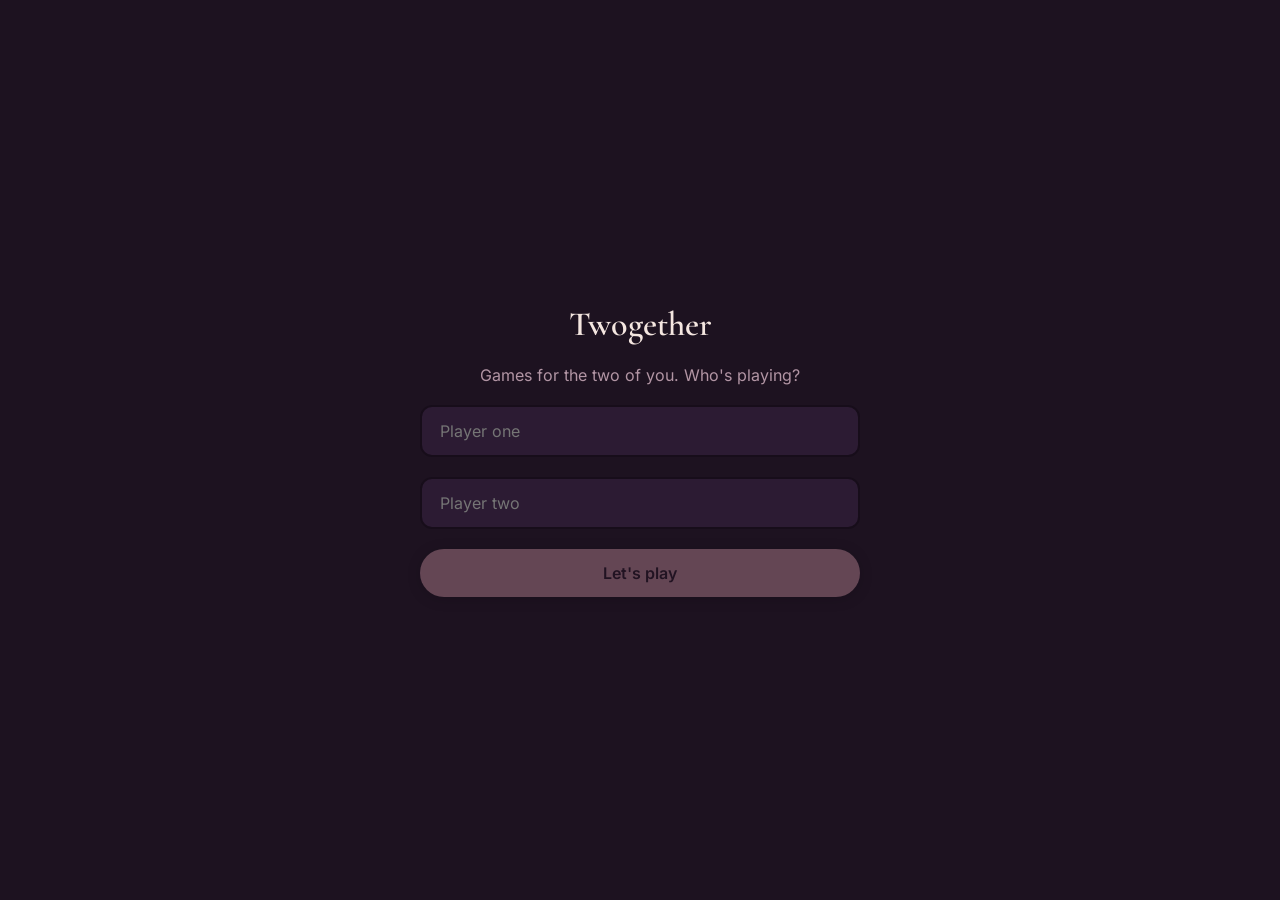
==== commit 9cf11e94: "Night-world shell: committed dark palette, bottom tab bar, scene-art tile menus Co-Authored-By: Clau" ====
--- a/index.html
+++ b/index.html
@@ -3,7 +3,7 @@
   <head>
     <meta charset="UTF-8" />
     <meta name="viewport" content="width=device-width, initial-scale=1.0, maximum-scale=1.0, user-scalable=no" />
-    <meta name="theme-color" content="#f9f0ef" />
+    <meta name="theme-color" content="#1d1220" />
     <link rel="manifest" href="/manifest.json" />
     <link rel="apple-touch-icon" href="/apple-touch-icon.png" />
     <link rel="icon" type="image/png" href="/icon-512.png" />
@@ -11,8 +11,8 @@
     <meta name="apple-mobile-web-app-status-bar-style" content="default" />
     <meta name="apple-mobile-web-app-title" content="Twogether" />
     <title>Twogether</title>
-    <script type="module" crossorigin src="/assets/index-CWwHJUAk.js"></script>
-    <link rel="stylesheet" crossorigin href="/assets/index-DPhvk0tW.css">
+    <script type="module" crossorigin src="/assets/index-DkvLgwLR.js"></script>
+    <link rel="stylesheet" crossorigin href="/assets/index--y3hIO-E.css">
   </head>
   <body>
     <div id="root"></div>
--- a/assets/index--y3hIO-E.css
+++ b/assets/index--y3hIO-E.css
@@ -0,0 +1 @@
+@font-face{font-family:Cormorant Garamond;font-style:normal;font-display:swap;font-weight:500;src:url(/assets/cormorant-garamond-cyrillic-ext-500-normal-Yta7XZ9C.woff2)format("woff2"),url(/assets/cormorant-garamond-cyrillic-ext-500-normal-lsPpqi9g.woff)format("woff");unicode-range:U+460-52F,U+1C80-1C8A,U+20B4,U+2DE0-2DFF,U+A640-A69F,U+FE2E-FE2F}@font-face{font-family:Cormorant Garamond;font-style:normal;font-display:swap;font-weight:500;src:url(/assets/cormorant-garamond-cyrillic-500-normal-CyAY5ZLS.woff2)format("woff2"),url(/assets/cormorant-garamond-cyrillic-500-normal-DkJXBcIH.woff)format("woff");unicode-range:U+301,U+400-45F,U+490-491,U+4B0-4B1,U+2116}@font-face{font-family:Cormorant Garamond;font-style:normal;font-display:swap;font-weight:500;src:url(/assets/cormorant-garamond-vietnamese-500-normal-BZGLGj12.woff2)format("woff2"),url(/assets/cormorant-garamond-vietnamese-500-normal-DqXqCC0q.woff)format("woff");unicode-range:U+102-103,U+110-111,U+128-129,U+168-169,U+1A0-1A1,U+1AF-1B0,U+300-301,U+303-304,U+308-309,U+323,U+329,U+1EA0-1EF9,U+20AB}@font-face{font-family:Cormorant Garamond;font-style:normal;font-display:swap;font-weight:500;src:url(/assets/cormorant-garamond-latin-ext-500-normal-CH1kM7og.woff2)format("woff2"),url(/assets/cormorant-garamond-latin-ext-500-normal-DYeaGGzO.woff)format("woff");unicode-range:U+100-2BA,U+2BD-2C5,U+2C7-2CC,U+2CE-2D7,U+2DD-2FF,U+304,U+308,U+329,U+1D00-1DBF,U+1E00-1E9F,U+1EF2-1EFF,U+2020,U+20A0-20AB,U+20AD-20C0,U+2113,U+2C60-2C7F,U+A720-A7FF}@font-face{font-family:Cormorant Garamond;font-style:normal;font-display:swap;font-weight:500;src:url(/assets/cormorant-garamond-latin-500-normal-BsRWmXhO.woff2)format("woff2"),url(/assets/cormorant-garamond-latin-500-normal-zIXX3Q-H.woff)format("woff");unicode-range:U+??,U+131,U+152-153,U+2BB-2BC,U+2C6,U+2DA,U+2DC,U+304,U+308,U+329,U+2000-206F,U+20AC,U+2122,U+2191,U+2193,U+2212,U+2215,U+FEFF,U+FFFD}@font-face{font-family:Cormorant Garamond;font-style:normal;font-display:swap;font-weight:600;src:url(/assets/cormorant-garamond-cyrillic-ext-600-normal-BMhMHfrj.woff2)format("woff2"),url(/assets/cormorant-garamond-cyrillic-ext-600-normal-CsIYWmWK.woff)format("woff");unicode-range:U+460-52F,U+1C80-1C8A,U+20B4,U+2DE0-2DFF,U+A640-A69F,U+FE2E-FE2F}@font-face{font-family:Cormorant Garamond;font-style:normal;font-display:swap;font-weight:600;src:url(/assets/cormorant-garamond-cyrillic-600-normal-C2atO-64.woff2)format("woff2"),url(/assets/cormorant-garamond-cyrillic-600-normal-FNmA3REe.woff)format("woff");unicode-range:U+301,U+400-45F,U+490-491,U+4B0-4B1,U+2116}@font-face{font-family:Cormorant Garamond;font-style:normal;font-display:swap;font-weight:600;src:url(/assets/cormorant-garamond-vietnamese-600-normal-BoXdMtcr.woff2)format("woff2"),url(/assets/cormorant-garamond-vietnamese-600-normal-C4HEjEaf.woff)format("woff");unicode-range:U+102-103,U+110-111,U+128-129,U+168-169,U+1A0-1A1,U+1AF-1B0,U+300-301,U+303-304,U+308-309,U+323,U+329,U+1EA0-1EF9,U+20AB}@font-face{font-family:Cormorant Garamond;font-style:normal;font-display:swap;font-weight:600;src:url(/assets/cormorant-garamond-latin-ext-600-normal-DaBc-lu7.woff2)format("woff2"),url(/assets/cormorant-garamond-latin-ext-600-normal-Dk3-quAP.woff)format("woff");unicode-range:U+100-2BA,U+2BD-2C5,U+2C7-2CC,U+2CE-2D7,U+2DD-2FF,U+304,U+308,U+329,U+1D00-1DBF,U+1E00-1E9F,U+1EF2-1EFF,U+2020,U+20A0-20AB,U+20AD-20C0,U+2113,U+2C60-2C7F,U+A720-A7FF}@font-face{font-family:Cormorant Garamond;font-style:normal;font-display:swap;font-weight:600;src:url(/assets/cormorant-garamond-latin-600-normal-Co1r35X9.woff2)format("woff2"),url(/assets/cormorant-garamond-latin-600-normal-2CBVLo0M.woff)format("woff");unicode-range:U+??,U+131,U+152-153,U+2BB-2BC,U+2C6,U+2DA,U+2DC,U+304,U+308,U+329,U+2000-206F,U+20AC,U+2122,U+2191,U+2193,U+2212,U+2215,U+FEFF,U+FFFD}@font-face{font-family:Cormorant Garamond;font-style:normal;font-display:swap;font-weight:700;src:url(/assets/cormorant-garamond-cyrillic-ext-700-normal-Do0rx6yy.woff2)format("woff2"),url(/assets/cormorant-garamond-cyrillic-ext-700-normal-BaW-xaxb.woff)format("woff");unicode-range:U+460-52F,U+1C80-1C8A,U+20B4,U+2DE0-2DFF,U+A640-A69F,U+FE2E-FE2F}@font-face{font-family:Cormorant Garamond;font-style:normal;font-display:swap;font-weight:700;src:url(/assets/cormorant-garamond-cyrillic-700-normal-SLG_-a_c.woff2)format("woff2"),url(/assets/cormorant-garamond-cyrillic-700-normal-D3uyJ5DH.woff)format("woff");unicode-range:U+301,U+400-45F,U+490-491,U+4B0-4B1,U+2116}@font-face{font-family:Cormorant Garamond;font-style:normal;font-display:swap;font-weight:700;src:url(/assets/cormorant-garamond-vietnamese-700-normal--OtHbi1I.woff2)format("woff2"),url(/assets/cormorant-garamond-vietnamese-700-normal-GOTdnRS1.woff)format("woff");unicode-range:U+102-103,U+110-111,U+128-129,U+168-169,U+1A0-1A1,U+1AF-1B0,U+300-301,U+303-304,U+308-309,U+323,U+329,U+1EA0-1EF9,U+20AB}@font-face{font-family:Cormorant Garamond;font-style:normal;font-display:swap;font-weight:700;src:url(/assets/cormorant-garamond-latin-ext-700-normal-CNjt5vTB.woff2)format("woff2"),url(/assets/cormorant-garamond-latin-ext-700-normal-qRbaVVD7.woff)format("woff");unicode-range:U+100-2BA,U+2BD-2C5,U+2C7-2CC,U+2CE-2D7,U+2DD-2FF,U+304,U+308,U+329,U+1D00-1DBF,U+1E00-1E9F,U+1EF2-1EFF,U+2020,U+20A0-20AB,U+20AD-20C0,U+2113,U+2C60-2C7F,U+A720-A7FF}@font-face{font-family:Cormorant Garamond;font-style:normal;font-display:swap;font-weight:700;src:url(/assets/cormorant-garamond-latin-700-normal-DajfzrDU.woff2)format("woff2"),url(/assets/cormorant-garamond-latin-700-normal-O25Qpphb.woff)format("woff");unicode-range:U+??,U+131,U+152-153,U+2BB-2BC,U+2C6,U+2DA,U+2DC,U+304,U+308,U+329,U+2000-206F,U+20AC,U+2122,U+2191,U+2193,U+2212,U+2215,U+FEFF,U+FFFD}@font-face{font-family:Cormorant Garamond;font-style:italic;font-display:swap;font-weight:500;src:url(/assets/cormorant-garamond-cyrillic-ext-500-italic-ClXnudBg.woff2)format("woff2"),url(/assets/cormorant-garamond-cyrillic-ext-500-italic-DakTmaFY.woff)format("woff");unicode-range:U+460-52F,U+1C80-1C8A,U+20B4,U+2DE0-2DFF,U+A640-A69F,U+FE2E-FE2F}@font-face{font-family:Cormorant Garamond;font-style:italic;font-display:swap;font-weight:500;src:url(/assets/cormorant-garamond-cyrillic-500-italic-DVnfXoMy.woff2)format("woff2"),url(/assets/cormorant-garamond-cyrillic-500-italic-C9gO-8KC.woff)format("woff");unicode-range:U+301,U+400-45F,U+490-491,U+4B0-4B1,U+2116}@font-face{font-family:Cormorant Garamond;font-style:italic;font-display:swap;font-weight:500;src:url(/assets/cormorant-garamond-vietnamese-500-italic-D3igDnAQ.woff2)format("woff2"),url(/assets/cormorant-garamond-vietnamese-500-italic-C-296ow0.woff)format("woff");unicode-range:U+102-103,U+110-111,U+128-129,U+168-169,U+1A0-1A1,U+1AF-1B0,U+300-301,U+303-304,U+308-309,U+323,U+329,U+1EA0-1EF9,U+20AB}@font-face{font-family:Cormorant Garamond;font-style:italic;font-display:swap;font-weight:500;src:url(/assets/cormorant-garamond-latin-ext-500-italic-CE7zdTnu.woff2)format("woff2"),url(/assets/cormorant-garamond-latin-ext-500-italic-CalKM9tT.woff)format("woff");unicode-range:U+100-2BA,U+2BD-2C5,U+2C7-2CC,U+2CE-2D7,U+2DD-2FF,U+304,U+308,U+329,U+1D00-1DBF,U+1E00-1E9F,U+1EF2-1EFF,U+2020,U+20A0-20AB,U+20AD-20C0,U+2113,U+2C60-2C7F,U+A720-A7FF}@font-face{font-family:Cormorant Garamond;font-style:italic;font-display:swap;font-weight:500;src:url(/assets/cormorant-garamond-latin-500-italic-Y14P-dkT.woff2)format("woff2"),url(/assets/cormorant-garamond-latin-500-italic-DhNIfkTX.woff)format("woff");unicode-range:U+??,U+131,U+152-153,U+2BB-2BC,U+2C6,U+2DA,U+2DC,U+304,U+308,U+329,U+2000-206F,U+20AC,U+2122,U+2191,U+2193,U+2212,U+2215,U+FEFF,U+FFFD}@font-face{font-family:Cormorant Garamond;font-style:italic;font-display:swap;font-weight:600;src:url(/assets/cormorant-garamond-cyrillic-ext-600-italic-o1-A_FsB.woff2)format("woff2"),url(/assets/cormorant-garamond-cyrillic-ext-600-italic-Vv_u9p1E.woff)format("woff");unicode-range:U+460-52F,U+1C80-1C8A,U+20B4,U+2DE0-2DFF,U+A640-A69F,U+FE2E-FE2F}@font-face{font-family:Cormorant Garamond;font-style:italic;font-display:swap;font-weight:600;src:url(/assets/cormorant-garamond-cyrillic-600-italic-Bp4BYShX.woff2)format("woff2"),url(/assets/cormorant-garamond-cyrillic-600-italic-DP5iIMI9.woff)format("woff");unicode-range:U+301,U+400-45F,U+490-491,U+4B0-4B1,U+2116}@font-face{font-family:Cormorant Garamond;font-style:italic;font-display:swap;font-weight:600;src:url(/assets/cormorant-garamond-vietnamese-600-italic-C3DTNE_9.woff2)format("woff2"),url(/assets/cormorant-garamond-vietnamese-600-italic-Bdap-eNg.woff)format("woff");unicode-range:U+102-103,U+110-111,U+128-129,U+168-169,U+1A0-1A1,U+1AF-1B0,U+300-301,U+303-304,U+308-309,U+323,U+329,U+1EA0-1EF9,U+20AB}@font-face{font-family:Cormorant Garamond;font-style:italic;font-display:swap;font-weight:600;src:url(/assets/cormorant-garamond-latin-ext-600-italic-DYtrqAWE.woff2)format("woff2"),url(/assets/cormorant-garamond-latin-ext-600-italic-CcucBqPp.woff)format("woff");unicode-range:U+100-2BA,U+2BD-2C5,U+2C7-2CC,U+2CE-2D7,U+2DD-2FF,U+304,U+308,U+329,U+1D00-1DBF,U+1E00-1E9F,U+1EF2-1EFF,U+2020,U+20A0-20AB,U+20AD-20C0,U+2113,U+2C60-2C7F,U+A720-A7FF}@font-face{font-family:Cormorant Garamond;font-style:italic;font-display:swap;font-weight:600;src:url(/assets/cormorant-garamond-latin-600-italic-DCuhXWyK.woff2)format("woff2"),url(/assets/cormorant-garamond-latin-600-italic-BcJbkSJ4.woff)format("woff");unicode-range:U+??,U+131,U+152-153,U+2BB-2BC,U+2C6,U+2DA,U+2DC,U+304,U+308,U+329,U+2000-206F,U+20AC,U+2122,U+2191,U+2193,U+2212,U+2215,U+FEFF,U+FFFD}@font-face{font-family:Inter;font-style:normal;font-display:swap;font-weight:400;src:url(/assets/inter-cyrillic-ext-400-normal-BQZuk6qB.woff2)format("woff2"),url(/assets/inter-cyrillic-ext-400-normal-DQukG94-.woff)format("woff");unicode-range:U+460-52F,U+1C80-1C8A,U+20B4,U+2DE0-2DFF,U+A640-A69F,U+FE2E-FE2F}@font-face{font-family:Inter;font-style:normal;font-display:swap;font-weight:400;src:url(/assets/inter-cyrillic-400-normal-obahsSVq.woff2)format("woff2"),url(/assets/inter-cyrillic-400-normal-HOLc17fK.woff)format("woff");unicode-range:U+301,U+400-45F,U+490-491,U+4B0-4B1,U+2116}@font-face{font-family:Inter;font-style:normal;font-display:swap;font-weight:400;src:url(/assets/inter-greek-ext-400-normal-DGGRlc-M.woff2)format("woff2"),url(/assets/inter-greek-ext-400-normal-KugGGMne.woff)format("woff");unicode-range:U+1F??}@font-face{font-family:Inter;font-style:normal;font-display:swap;font-weight:400;src:url(/assets/inter-greek-400-normal-B4URO6DV.woff2)format("woff2"),url(/assets/inter-greek-400-normal-q2sYcFCs.woff)format("woff");unicode-range:U+370-377,U+37A-37F,U+384-38A,U+38C,U+38E-3A1,U+3A3-3FF}@font-face{font-family:Inter;font-style:normal;font-display:swap;font-weight:400;src:url(/assets/inter-vietnamese-400-normal-DMkecbls.woff2)format("woff2"),url(/assets/inter-vietnamese-400-normal-Bbgyi5SW.woff)format("woff");unicode-range:U+102-103,U+110-111,U+128-129,U+168-169,U+1A0-1A1,U+1AF-1B0,U+300-301,U+303-304,U+308-309,U+323,U+329,U+1EA0-1EF9,U+20AB}@font-face{font-family:Inter;font-style:normal;font-display:swap;font-weight:400;src:url(/assets/inter-latin-ext-400-normal-C1nco2VV.woff2)format("woff2"),url(/assets/inter-latin-ext-400-normal-77YHD8bZ.woff)format("woff");unicode-range:U+100-2BA,U+2BD-2C5,U+2C7-2CC,U+2CE-2D7,U+2DD-2FF,U+304,U+308,U+329,U+1D00-1DBF,U+1E00-1E9F,U+1EF2-1EFF,U+2020,U+20A0-20AB,U+20AD-20C0,U+2113,U+2C60-2C7F,U+A720-A7FF}@font-face{font-family:Inter;font-style:normal;font-display:swap;font-weight:400;src:url(/assets/inter-latin-400-normal-C38fXH4l.woff2)format("woff2"),url(/assets/inter-latin-400-normal-CyCys3Eg.woff)format("woff");unicode-range:U+??,U+131,U+152-153,U+2BB-2BC,U+2C6,U+2DA,U+2DC,U+304,U+308,U+329,U+2000-206F,U+20AC,U+2122,U+2191,U+2193,U+2212,U+2215,U+FEFF,U+FFFD}@font-face{font-family:Inter;font-style:normal;font-display:swap;font-weight:600;src:url(/assets/inter-cyrillic-ext-600-normal-Dfes3d0z.woff2)format("woff2"),url(/assets/inter-cyrillic-ext-600-normal-Bcila6Z-.woff)format("woff");unicode-range:U+460-52F,U+1C80-1C8A,U+20B4,U+2DE0-2DFF,U+A640-A69F,U+FE2E-FE2F}@font-face{font-family:Inter;font-style:normal;font-display:swap;font-weight:600;src:url(/assets/inter-cyrillic-600-normal-CWCymEST.woff2)format("woff2"),url(/assets/inter-cyrillic-600-normal-4D_pXhcN.woff)format("woff");unicode-range:U+301,U+400-45F,U+490-491,U+4B0-4B1,U+2116}@font-face{font-family:Inter;font-style:normal;font-display:swap;font-weight:600;src:url(/assets/inter-greek-ext-600-normal-DRtmH8MT.woff2)format("woff2"),url(/assets/inter-greek-ext-600-normal-B8X0CLgF.woff)format("woff");unicode-range:U+1F??}@font-face{font-family:Inter;font-style:normal;font-display:swap;font-weight:600;src:url(/assets/inter-greek-600-normal-plRanbMR.woff2)format("woff2"),url(/assets/inter-greek-600-normal-BZpKdvQh.woff)format("woff");unicode-range:U+370-377,U+37A-37F,U+384-38A,U+38C,U+38E-3A1,U+3A3-3FF}@font-face{font-family:Inter;font-style:normal;font-display:swap;font-weight:600;src:url(/assets/inter-vietnamese-600-normal-Cc8MFFhd.woff2)format("woff2"),url(/assets/inter-vietnamese-600-normal-BuLX-rYi.woff)format("woff");unicode-range:U+102-103,U+110-111,U+128-129,U+168-169,U+1A0-1A1,U+1AF-1B0,U+300-301,U+303-304,U+308-309,U+323,U+329,U+1EA0-1EF9,U+20AB}@font-face{font-family:Inter;font-style:normal;font-display:swap;font-weight:600;src:url(/assets/inter-latin-ext-600-normal-D2bJ5OIk.woff2)format("woff2"),url(/assets/inter-latin-ext-600-normal-CIVaiw4L.woff)format("woff");unicode-range:U+100-2BA,U+2BD-2C5,U+2C7-2CC,U+2CE-2D7,U+2DD-2FF,U+304,U+308,U+329,U+1D00-1DBF,U+1E00-1E9F,U+1EF2-1EFF,U+2020,U+20A0-20AB,U+20AD-20C0,U+2113,U+2C60-2C7F,U+A720-A7FF}@font-face{font-family:Inter;font-style:normal;font-display:swap;font-weight:600;src:url(/assets/inter-latin-600-normal-LgqL8muc.woff2)format("woff2"),url(/assets/inter-latin-600-normal-CiBQ2DWP.woff)format("woff");unicode-range:U+??,U+131,U+152-153,U+2BB-2BC,U+2C6,U+2DA,U+2DC,U+304,U+308,U+329,U+2000-206F,U+20AC,U+2122,U+2191,U+2193,U+2212,U+2215,U+FEFF,U+FFFD}@font-face{font-family:Inter;font-style:normal;font-display:swap;font-weight:700;src:url(/assets/inter-cyrillic-ext-700-normal-BjwYoWNd.woff2)format("woff2"),url(/assets/inter-cyrillic-ext-700-normal-LO58E6JB.woff)format("woff");unicode-range:U+460-52F,U+1C80-1C8A,U+20B4,U+2DE0-2DFF,U+A640-A69F,U+FE2E-FE2F}@font-face{font-family:Inter;font-style:normal;font-display:swap;font-weight:700;src:url(/assets/inter-cyrillic-700-normal-CjBOestx.woff2)format("woff2"),url(/assets/inter-cyrillic-700-normal-DrXBdSj3.woff)format("woff");unicode-range:U+301,U+400-45F,U+490-491,U+4B0-4B1,U+2116}@font-face{font-family:Inter;font-style:normal;font-display:swap;font-weight:700;src:url(/assets/inter-greek-ext-700-normal-qfdV9bQt.woff2)format("woff2"),url(/assets/inter-greek-ext-700-normal-BoQ6DsYi.woff)format("woff");unicode-range:U+1F??}@font-face{font-family:Inter;font-style:normal;font-display:swap;font-weight:700;src:url(/assets/inter-greek-700-normal-C3JjAnD8.woff2)format("woff2"),url(/assets/inter-greek-700-normal-BUv2fZ6O.woff)format("woff");unicode-range:U+370-377,U+37A-37F,U+384-38A,U+38C,U+38E-3A1,U+3A3-3FF}@font-face{font-family:Inter;font-style:normal;font-display:swap;font-weight:700;src:url(/assets/inter-vietnamese-700-normal-DlLaEgI2.woff2)format("woff2"),url(/assets/inter-vietnamese-700-normal-BZaoP0fm.woff)format("woff");unicode-range:U+102-103,U+110-111,U+128-129,U+168-169,U+1A0-1A1,U+1AF-1B0,U+300-301,U+303-304,U+308-309,U+323,U+329,U+1EA0-1EF9,U+20AB}@font-face{font-family:Inter;font-style:normal;font-display:swap;font-weight:700;src:url(/assets/inter-latin-ext-700-normal-Ca8adRJv.woff2)format("woff2"),url(/assets/inter-latin-ext-700-normal-TidjK2hL.woff)format("woff");unicode-range:U+100-2BA,U+2BD-2C5,U+2C7-2CC,U+2CE-2D7,U+2DD-2FF,U+304,U+308,U+329,U+1D00-1DBF,U+1E00-1E9F,U+1EF2-1EFF,U+2020,U+20A0-20AB,U+20AD-20C0,U+2113,U+2C60-2C7F,U+A720-A7FF}@font-face{font-family:Inter;font-style:normal;font-display:swap;font-weight:700;src:url(/assets/inter-latin-700-normal-Yt3aPRUw.woff2)format("woff2"),url(/assets/inter-latin-700-normal-BLAVimhd.woff)format("woff");unicode-range:U+??,U+131,U+152-153,U+2BB-2BC,U+2C6,U+2DA,U+2DC,U+304,U+308,U+329,U+2000-206F,U+20AC,U+2122,U+2191,U+2193,U+2212,U+2215,U+FEFF,U+FFFD}:root{--cream:#1d1220;--cream-deep:#170d1a;--ink:#f4e6e0;--ink-soft:#b295a4;--wine:#e8a7b6;--wine-deep:#f0bdc9;--rose:#f2c4cf;--sage:#a9b895;--sage-deep:#8fa37b;--gold:#d9b36a;--dusk:#8ea0d6;--card:#2c1b33;--glass:#2c1b33d1;--shadow:0 2px 12px #00000059;--shadow-big:0 14px 44px #00000080;--radius:16px;--serif:"Cormorant Garamond", "Fraunces", Georgia, serif;--sans:"Inter", -apple-system, BlinkMacSystemFont, sans-serif}*{box-sizing:border-box;-webkit-tap-highlight-color:transparent}html,body{background:var(--cream);color:var(--ink);font-family:var(--sans);overscroll-behavior:none;margin:0;padding:0}body:before{content:"";z-index:-1;background:radial-gradient(42% 34% at 20% 14%, #8e3b5a59, transparent 70%), radial-gradient(36% 30% at 82% 10%, #d9b36a1f, transparent 70%), radial-gradient(44% 38% at 76% 84%, #5a3c824d, transparent 70%), radial-gradient(38% 32% at 14% 80%, #8e60a02e, transparent 70%), var(--cream);animation:26s ease-in-out infinite alternate bg-drift;position:fixed;inset:-20%}@keyframes bg-drift{0%{transform:translate(-2%,-1.5%)scale(1)}to{transform:translate(2%,1.5%)scale(1.06)}}#root{flex-direction:column;max-width:480px;min-height:100dvh;margin:0 auto;display:flex}h1,h2,h3{font-family:var(--serif);margin:0;font-weight:600}button{font-family:var(--sans);cursor:pointer;color:inherit;background:0 0;border:none}.btn{background:var(--wine);color:#2b1626;box-shadow:var(--shadow);border-radius:999px;justify-content:center;align-items:center;gap:8px;padding:14px 22px;font-size:16px;font-weight:600;transition:transform .12s cubic-bezier(.34,1.56,.64,1),opacity .15s,box-shadow .2s;display:inline-flex}.btn:active{transform:scale(.94)}.btn:disabled{opacity:.35;pointer-events:none}.btn--ghost{color:var(--wine);-webkit-backdrop-filter:blur(8px);background:#e8a7b614;box-shadow:inset 0 0 0 1.5px #e8a7b680}.btn--small{padding:9px 16px;font-size:14px}.screen{flex-direction:column;flex:1;padding:20px;display:flex}.card-panel{background:var(--glass);-webkit-backdrop-filter:blur(10px);border-radius:var(--radius);box-shadow:var(--shadow);border:1px solid #f2c4cf1f;padding:16px;transition:transform .12s cubic-bezier(.34,1.56,.64,1)}button.card-panel:active{transform:scale(.97)}@keyframes rise-in{0%{opacity:0;transform:translateY(16px)}to{opacity:1;transform:none}}.rise{animation:.45s cubic-bezier(.22,1,.36,1) both rise-in}.rise:nth-child(2){animation-delay:60ms}.rise:nth-child(3){animation-delay:.12s}.rise:nth-child(4){animation-delay:.18s}.rise:nth-child(5){animation-delay:.24s}.rise:nth-child(6){animation-delay:.3s}.home-wing{transition:transform .12s cubic-bezier(.34,1.56,.64,1)}.home-wing:active{transform:scale(.96)}.menu-icon{width:44px;height:44px;color:var(--wine);background:#e8a7b61f;border-radius:13px;flex-shrink:0;justify-content:center;align-items:center;display:flex}.stat{align-items:center;gap:4px;display:inline-flex}.stat svg{opacity:.65}.tabbar{z-index:40;max-width:480px;padding:8px 10px calc(10px + env(safe-area-inset-bottom,0px));-webkit-backdrop-filter:blur(16px);background:#170d1aeb;border-top:1px solid #f2c4cf1a;justify-content:space-around;margin:0 auto;display:flex;position:fixed;bottom:0;left:0;right:0}.tabbar__item{letter-spacing:.04em;color:var(--ink-soft);border-radius:12px;flex-direction:column;align-items:center;gap:3px;padding:4px 16px;font-size:10.5px;font-weight:600;transition:color .15s,transform .12s cubic-bezier(.34,1.56,.64,1);display:flex}.tabbar__item:active{transform:scale(.92)}.tabbar__item--active{color:var(--wine)}.tab-screen{padding-bottom:92px}.tile-grid{grid-template-columns:1fr 1fr;gap:12px;display:grid}.tile{aspect-ratio:4/5;box-shadow:var(--shadow);text-align:left;isolation:isolate;border-radius:20px;position:relative;overflow:hidden}.tile--wide{aspect-ratio:21/10;grid-column:1/-1}.tile__img{object-fit:cover;width:100%;height:100%;transition:transform .35s;position:absolute;inset:0}.tile:active .tile__img{transform:scale(1.05)}.tile__scrim{background:linear-gradient(#12081400 25%,#1208141f 45%,#120814d1);position:absolute;inset:0}.tile__label{z-index:2;position:absolute;bottom:12px;left:14px;right:12px}.tile__title{font-family:var(--serif);color:#fdf1ea;font-size:22px;font-weight:600;line-height:1.1;display:block}.tile__sub{color:#fdf1eabf;margin-top:3px;font-size:11.5px;display:block}.tile__icon{z-index:2;-webkit-backdrop-filter:blur(6px);color:#fdf1ea;background:#12081480;border-radius:10px;justify-content:center;align-items:center;width:32px;height:32px;display:flex;position:absolute;top:10px;left:10px}.screen-title{padding:4px 2px 8px;font-size:30px}.talk__pick{text-align:left;align-items:center;gap:14px;display:flex}.talk__pick h3{font-size:18px}.talk__blurb{color:var(--ink-soft);font-size:13px}.scene{background:var(--ink);flex-direction:column;display:flex;position:fixed;inset:0;overflow:hidden}.scene[data-tier=warmup]{--sheet-bg:#2e1a2ad1;--sheet-ink:#fbeee6;--sheet-muted:#fbeee699;--accent:#f0b06a;--hairline:#fbeee633;--overlay-ink:#3a2430;--overlay-shadow:0 1px 18px #fff8f0e6, 0 1px 3px #fff8f0cc;--scrim-top:linear-gradient(to bottom, #fff8f0b8, #fff8f047 30%, #fff8f000 52%)}.scene[data-tier=deep]{--sheet-bg:#161628c7;--sheet-ink:#f4e9e2;--sheet-muted:#f4e9e29e;--accent:#c9a24b;--hairline:#f4e9e233;--overlay-ink:#fff6e8;--overlay-shadow:0 2px 20px #0a0a18d9, 0 1px 3px #0a0a18e6;--scrim-top:linear-gradient(to bottom, #0c0c1a99, #0c0c1a38 32%, #0c0c1a00 55%)}.scene[data-tier=spicy]{--sheet-bg:#2b0e1ecc;--sheet-ink:#ffe9ee;--sheet-muted:#ffe9ee9e;--accent:#ee9db5;--hairline:#ffe9ee33;--overlay-ink:#fff0ea;--overlay-shadow:0 2px 20px #1e0810d9, 0 1px 3px #1e0810e6;--scrim-top:linear-gradient(to bottom, #1e081094, #1e081033 32%, #1e081000 55%)}.scene[data-tier=game]{--sheet-bg:#20121ccc;--sheet-ink:#f8ecec;--sheet-muted:#f8ecec9e;--accent:#e8b4c0;--hairline:#f8ecec33;--overlay-ink:#fff3ec;--overlay-shadow:0 2px 20px #14080ed9;--scrim-top:linear-gradient(to bottom, #14080e8c, #14080e2e 32%, #14080e00 55%)}.scene__bg{object-fit:cover;will-change:transform;width:100%;height:100%;animation:24s ease-in-out infinite alternate kenburns;position:absolute;inset:0}@keyframes kenburns{0%{transform:scale(1.06)translate(-1.2%,-.8%)}to{transform:scale(1.14)translate(1.2%,1%)}}.scene__scrim{background:var(--scrim-top);position:absolute;inset:0}.scene__particle{background:radial-gradient(circle at 35% 35%, #fffffff2, var(--accent,#e8b4c0) 65%, transparent 78%);pointer-events:none;filter:blur(.4px);border-radius:50%;animation:linear infinite float-up;position:absolute;bottom:-8%}@keyframes float-up{0%{transform:translateY(0)}to{transform:translateY(-108vh)}}.scene__content{z-index:2;flex-direction:column;flex:1;width:100%;max-width:480px;margin:0 auto;display:flex;position:relative;overflow-y:auto}.scene__content>*{flex-shrink:0}.scene__head{color:var(--overlay-ink);text-shadow:var(--overlay-shadow);justify-content:space-between;align-items:center;padding:18px 18px 0;font-size:13px;font-weight:700;display:flex}.scene__dots{gap:5px;display:flex}.scene__dot{background:#fffbf359;border-radius:50%;width:7px;height:7px;transition:background .3s,transform .3s}.scene__dot--done{background:#fffbf3f2}.scene__dot--now{background:var(--gold);transform:scale(1.35)}.scene__spacer{flex:12px;min-height:12px}@keyframes q-in{0%{opacity:0;transform:translateY(14px)}to{opacity:1;transform:none}}.scene__question{flex-direction:column;gap:10px;padding:20px 24px 0;animation:.55s cubic-bezier(.22,1,.36,1) both q-in;display:flex}.scene__kicker{text-transform:uppercase;letter-spacing:.16em;color:var(--overlay-ink);opacity:.85;text-shadow:var(--overlay-shadow);font-size:11.5px;font-weight:700}.scene__qtext{font-family:var(--serif);color:var(--overlay-ink);text-shadow:var(--overlay-shadow);font-size:34px;font-weight:600;line-height:1.18}.scene__sharper{font-family:var(--serif);color:var(--overlay-ink);text-shadow:var(--overlay-shadow);opacity:.95;font-size:19px;font-style:italic;line-height:1.35;animation:.4s both q-in}@keyframes sheet-in{0%{opacity:0;transform:translateY(56px)}to{opacity:1;transform:none}}.sheet{background:var(--sheet-bg);-webkit-backdrop-filter:blur(18px);border-top:1px solid var(--hairline);padding:14px 22px calc(8px + env(safe-area-inset-bottom,0px));color:var(--sheet-ink);border-radius:28px 28px 0 0;flex-direction:column;gap:8px;max-height:42dvh;animation:.5s cubic-bezier(.22,1,.36,1) both sheet-in;display:flex;overflow-y:auto}.sheet--rules{max-height:72dvh;padding:20px 22px calc(12px + env(safe-area-inset-bottom,0px));gap:11px}.sheet__kicker{text-transform:uppercase;letter-spacing:.14em;color:var(--accent);font-size:11.5px;font-weight:700}.sheet__text{font-family:var(--serif);color:var(--sheet-ink);font-size:28px;font-weight:600;line-height:1.22}.sheet__sharper-link{font-family:var(--serif);color:var(--accent);text-underline-offset:4px;align-self:flex-start;padding:0;font-size:17px;font-style:italic;-webkit-text-decoration:underline dotted;text-decoration:underline dotted}.sheet__sharper{font-family:var(--serif);color:var(--sheet-ink);opacity:.92;border-left:2px solid var(--accent);padding-left:14px;font-size:20px;font-style:italic;line-height:1.4;animation:.4s both sheet-in}.sheet__hint{color:var(--sheet-muted);margin:0;font-size:13px;font-style:italic}.sheet__wyr{flex-direction:column;display:flex}.sheet__wyr-option{font-family:var(--serif);text-align:left;color:var(--sheet-ink);border-top:1px solid var(--hairline);justify-content:space-between;align-items:center;gap:10px;padding:11px 2px;font-size:24px;font-weight:600;line-height:1.25;transition:color .15s,padding-left .2s;display:flex}.sheet__wyr-option:first-child{border-top:none}.sheet__wyr-option--picked{color:var(--accent);padding-left:10px}.sheet__wyr-option--picked:after{content:"●";color:var(--accent);font-size:12px}.sheet__opts{flex-direction:column;margin-top:2px;display:flex}.opt{border-top:1px solid var(--hairline);width:100%;font-family:var(--serif);color:var(--sheet-ink);text-align:left;justify-content:space-between;align-items:center;gap:10px;padding:11px 2px;font-size:19px;font-weight:600;transition:padding-left .15s,color .15s;display:flex}.opt:active{color:var(--accent);padding-left:10px}.opt__glyph{color:var(--accent);flex-shrink:0;font-size:17px}.opt--spark{color:var(--accent)}.sheet__footer{justify-content:center;padding-top:6px;display:flex}.sheet__exit{color:var(--sheet-muted);text-underline-offset:3px;padding:6px;font-size:12.5px;text-decoration:underline}.quilt{flex-direction:column;flex:1;gap:12px;padding:12px 14px 20px;display:flex}.quilt__header{justify-content:space-between;align-items:center;display:flex}.quilt__player{background:var(--card);box-shadow:var(--shadow);border:2px solid #0000;border-radius:12px;flex-direction:column;gap:2px;min-width:110px;padding:8px 12px;display:flex}.quilt__player--active{border-color:var(--wine)}.quilt__player-name{font-size:13px;font-weight:700}.quilt__player-stats{color:var(--ink-soft);font-size:12px}.quilt__track{background:var(--cream-deep);border-radius:999px;height:26px;position:relative;overflow:hidden}.quilt__track-mark{width:2px;position:absolute;top:0;bottom:0}.quilt__track-mark--anniversary{background:var(--gold)}.quilt__track-mark--keepsake{background:var(--rose)}.quilt__pawn{color:#fff;border-radius:50%;justify-content:center;align-items:center;width:20px;height:20px;font-size:11px;font-weight:800;transition:left .4s cubic-bezier(.2,.8,.2,1);display:flex;position:absolute;top:3px}.quilt__pawn--0{background:var(--wine)}.quilt__pawn--1{background:var(--sage-deep);top:auto;bottom:3px}.quilt__board{background:var(--cream-deep) url(/art/quilt_linen.png) center / cover;aspect-ratio:1;border-radius:12px;grid-template-columns:repeat(9,1fr);gap:2px;padding:6px;display:grid}.quilt__cell{background:#fdf6ec8c;border-radius:4px;justify-content:center;align-items:center;padding:0;font-size:14px;display:flex;position:relative}.quilt__cell--legal{box-shadow:inset 0 0 0 1.5px var(--sage);background:#dcebd2}.quilt__cell--ghost{opacity:.85;box-shadow:inset 0 0 0 2px var(--ink)}.quilt__market{gap:8px;display:flex}.quilt__market-tile{background:var(--card);box-shadow:var(--shadow);border:2px solid #0000;border-radius:12px;flex-direction:column;flex:1;align-items:center;gap:4px;padding:8px;display:flex}.quilt__market-tile--selected{border-color:var(--wine)}.quilt__market-tile:disabled{opacity:.45}.quilt__market-label{text-align:center;font-size:11px;font-weight:700;line-height:1.15}.quilt__market-costs{color:var(--ink-soft);gap:6px;font-size:11px;display:flex}.quilt__shape{gap:1.5px;display:grid}.quilt__shape-cell{border-radius:2.5px;width:11px;height:11px}.quilt__actions{flex-wrap:wrap;justify-content:center;gap:8px;display:flex}.quilt__banner{text-align:center;color:var(--wine-deep);min-height:20px;font-size:14px;font-weight:600}.quilt__peek{color:var(--ink-soft);text-align:center;font-size:12px;text-decoration:underline}.quilt__dot{border-radius:50%;width:9px;height:9px;margin-right:2px;display:inline-block}.quilt__dot--0{background:var(--wine)}.quilt__dot--1{background:var(--sage-deep)}.meld{flex-direction:column;flex:1;gap:12px;padding:14px;display:flex}.meld__head{color:var(--ink-soft);justify-content:space-between;align-items:center;font-size:13px;font-weight:600;display:flex}.meld__grid{grid-template-columns:repeat(5,1fr);gap:6px;display:grid}.meld__word{color:#3a2430;box-shadow:var(--shadow);text-align:center;background:#f5ead9 url(/art/meld_paper.png) 50%/cover;border-radius:10px;justify-content:center;align-items:center;min-height:52px;padding:12px 2px;font-size:11px;font-weight:700;line-height:1.1;display:flex;position:relative;overflow:hidden}.meld__word--found{background:var(--sage);color:#fff}.meld__word--neutral{opacity:.55}.meld__word--keygreen{box-shadow:inset 0 0 0 2px var(--sage-deep);background:#dcebd2}.meld__word--keytrap{color:#ffd9e2;background:#241318}.meld__banner{text-align:center;color:var(--wine-deep);min-height:36px;font-size:14px;font-weight:600}.meld__actions{flex-wrap:wrap;justify-content:center;gap:8px;display:flex}.meld__tokens{gap:4px;display:flex}.meld__token{background:var(--gold);border-radius:50%;width:10px;height:10px}.meld__token--spent{background:var(--cream-deep)}.mkt{flex-direction:column;flex:1;gap:12px;padding:14px;display:flex}.mkt__head{color:var(--ink-soft);justify-content:space-between;align-items:center;font-size:13px;font-weight:600;display:flex}.mkt__row{justify-content:center;gap:6px;display:flex}.mkt__card{aspect-ratio:3/4;background:var(--card);max-width:72px;box-shadow:var(--shadow);text-align:center;border:2px solid #0000;border-radius:12px;flex-direction:column;flex:1;justify-content:center;align-items:center;gap:4px;padding:4px;font-size:11px;font-weight:700;line-height:1.1;display:flex}.mkt__card--selected{border-color:var(--wine);transform:translateY(-4px)}.mkt__card--tote{background:var(--cream-deep)}.mkt__card-emoji{font-size:24px}.mkt__card-art{object-fit:contain;background:#f7ecdf;border-radius:9px;width:46px;height:60px;padding:2px}.mkt__row--stalls{box-shadow:var(--shadow);background:url(/art/market_stall_bg.png) top/cover;border-radius:14px;padding:42px 8px 10px}.mkt__section-label{text-transform:uppercase;letter-spacing:.05em;color:var(--ink-soft);font-size:12px;font-weight:700}.mkt__banner{text-align:center;color:var(--wine-deep);min-height:20px;font-size:14px;font-weight:600}.mkt__actions{flex-wrap:wrap;justify-content:center;gap:8px;display:flex}.mkt__tokens{color:var(--ink-soft);flex-wrap:wrap;justify-content:center;gap:8px;font-size:12px;display:flex}.mkt__stall{color:var(--ink-soft);justify-content:center;align-items:center;gap:10px;font-size:13px;display:flex}.bal{flex-direction:column;flex:1;gap:12px;padding:14px;display:flex}.bal__head{color:var(--ink-soft);justify-content:space-between;align-items:center;font-size:13px;font-weight:600;display:flex}.bal__leg{text-align:center}.bal__leg h3{font-size:20px}.bal__band{color:var(--ink-soft);font-size:13px}.bal__status{flex-wrap:wrap;justify-content:center;gap:14px;font-size:13px;display:flex}.bal__dice{justify-content:center;gap:10px;display:flex}.bal__die{color:#3a2430;width:54px;height:54px;box-shadow:var(--shadow);font-size:26px;font-weight:800;font-family:var(--serif);background:#f5ead9;border:2px solid #0000;border-radius:12px;justify-content:center;align-items:center;display:flex}.bal__die--selected{border-color:var(--wine);transform:translateY(-3px)}.bal__die--used{opacity:.3}.bal__slots{flex-direction:column;gap:8px;display:flex}.bal__slot{background:var(--card);box-shadow:var(--shadow);text-align:left;border:2px dashed #0000;border-radius:12px;align-items:center;gap:10px;padding:10px 14px;display:flex}.bal__slot--open{border-color:var(--sage)}.bal__slot--filled{border-style:solid;border-color:var(--cream-deep)}.bal__slot-emoji{font-size:22px}.bal__slot-info{flex-direction:column;flex:1;display:flex}.bal__slot-title{font-size:14px;font-weight:700}.bal__slot-note{color:var(--ink-soft);font-size:12px}.bal__slot-die{font-family:var(--serif);text-align:center;min-width:28px;font-size:20px;font-weight:800}.bal__banner{text-align:center;color:var(--wine-deep);min-height:20px;font-size:14px;font-weight:600}.bal__actions{flex-wrap:wrap;justify-content:center;gap:8px;display:flex}.bal__outcome{flex-direction:column;gap:6px;font-size:14px;display:flex}.bal__outcome-row{background:var(--card);box-shadow:var(--shadow);border-radius:10px;justify-content:space-between;padding:8px 12px;display:flex}
